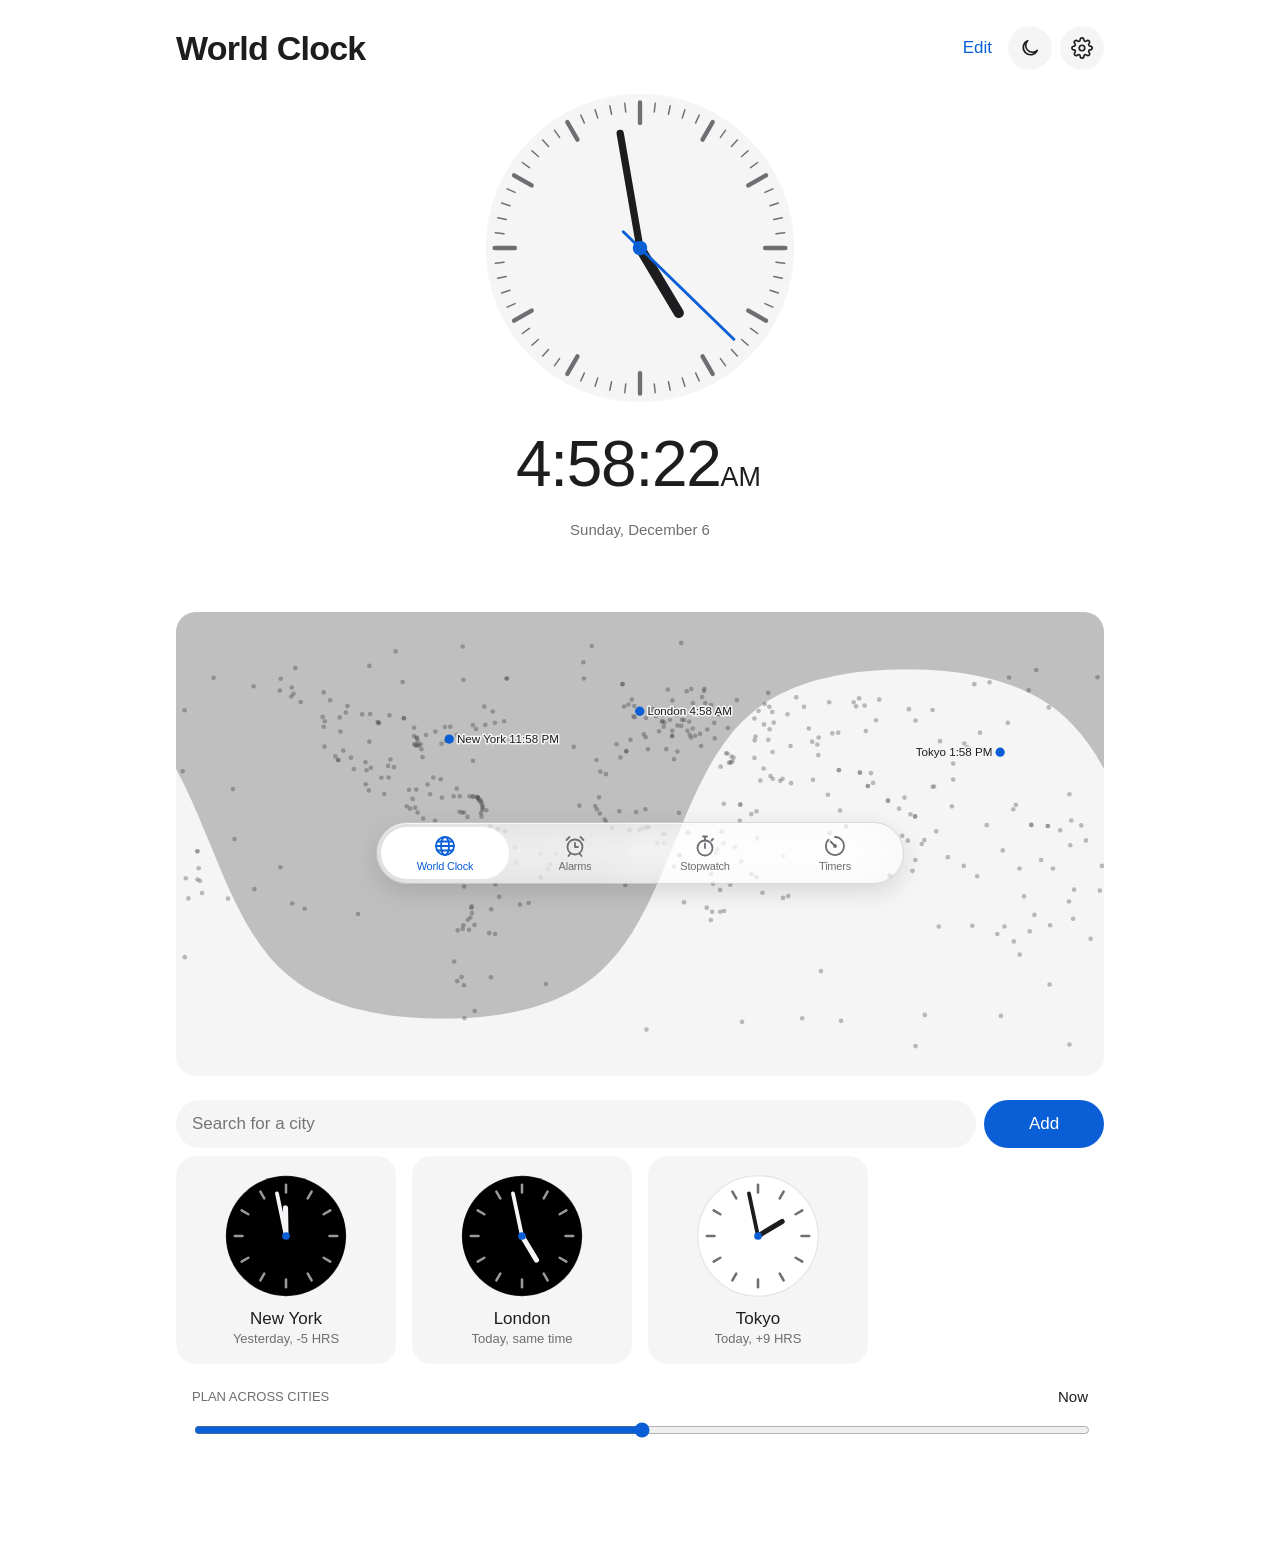
==== app.html @ 72d33941 "horula 21.5.0: hourly chime on the nightstand A Chime switch on web, iPhone and Mac plays a soft Chi" ====
<!doctype html>
<html lang="en">
<head>
<meta charset="utf-8">
<meta name="viewport" content="width=device-width, initial-scale=1, viewport-fit=cover">
<title>Horula</title>
<meta name="description" content="A clock, world clocks, alarms, sleep, a stopwatch and timers in one page.">
<meta name="theme-color" content="#ffffff" media="(prefers-color-scheme: light)">
<meta name="theme-color" content="#000000" media="(prefers-color-scheme: dark)">
<meta name="apple-mobile-web-app-capable" content="yes">
<meta name="apple-mobile-web-app-status-bar-style" content="black-translucent">
<link rel="manifest" href="manifest.webmanifest">
<link rel="icon" href="favicon.svg?v=2" type="image/svg+xml">
<link rel="icon" href="favicon-32.png?v=2" sizes="32x32">
<link rel="apple-touch-icon" href="apple-touch-icon.png?v=2">
<link rel="stylesheet" href="tokens.css">
<link rel="stylesheet" href="style.css">
<!-- One language file loads, the reader's, picked here the way i18n.js picks it (saved choice, then browser languages).
     A reader in another language sees nothing until i18n.js has translated the page, never a flash of English. -->
<script>(function () { try { var langs = ['fr', 'es', 'de', 'ja', 'zh', 'pt', 'ko', 'it', 'nl', 'ar', 'hi'], saved = null; try { saved = JSON.parse(localStorage.getItem('lang')); } catch (e) {}
  self.LANG_FILE = [saved].concat(navigator.languages || [navigator.language]).filter(Boolean).map(function (l) { return l.slice(0, 2).toLowerCase(); }).filter(function (l) { return l === 'en' || langs.indexOf(l) >= 0; })[0];
  if (LANG_FILE && LANG_FILE !== 'en') document.documentElement.classList.add('i18n-wait'); else LANG_FILE = null; } catch (e) {} })();   // a function, so its names never clash with the app's globals</script>
<style>.i18n-wait body { visibility: hidden; }</style>
</head>
<body>
<main>
  <section id="world">
    <header><h1>World Clock</h1><span class="tools"><button class="link" id="worldEdit">Edit</button><button class="tool" id="standOpen" aria-label="Nightstand"><svg viewBox="0 0 24 24" aria-hidden="true"><path d="M20 14.5A8 8 0 1 1 9.5 4a6.5 6.5 0 0 0 10.5 10.5z"/></svg></button><button class="tool" id="settingsOpen" aria-label="Settings"><svg viewBox="0 0 24 24" aria-hidden="true"><circle cx="12" cy="12" r="3"/><path d="M19.4 15a1.65 1.65 0 0 0 .33 1.82l.06.06a2 2 0 1 1-2.83 2.83l-.06-.06a1.65 1.65 0 0 0-1.82-.33 1.65 1.65 0 0 0-1 1.51V21a2 2 0 0 1-4 0v-.09A1.65 1.65 0 0 0 9 19.4a1.65 1.65 0 0 0-1.82.33l-.06.06a2 2 0 1 1-2.83-2.83l.06-.06a1.65 1.65 0 0 0 .33-1.82 1.65 1.65 0 0 0-1.51-1H3a2 2 0 0 1 0-4h.09A1.65 1.65 0 0 0 4.6 9a1.65 1.65 0 0 0-.33-1.82l-.06-.06a2 2 0 1 1 2.83-2.83l.06.06a1.65 1.65 0 0 0 1.82.33H9a1.65 1.65 0 0 0 1-1.51V3a2 2 0 0 1 4 0v.09a1.65 1.65 0 0 0 1 1.51 1.65 1.65 0 0 0 1.82-.33l.06-.06a2 2 0 1 1 2.83 2.83l-.06.06a1.65 1.65 0 0 0-.33 1.82V9a1.65 1.65 0 0 0 1.51 1H21a2 2 0 0 1 0 4h-.09a1.65 1.65 0 0 0-1.51 1z"/></svg></button></span></header>
    <svg class="face" viewBox="-110 -110 220 220" aria-hidden="true">
      <circle class="rim" r="106"/>
      <g id="ticks"></g>
      <line id="hh" class="hand" y2="-52" stroke-width="7"/>
      <line id="mh" class="hand" y2="-80" stroke-width="5"/>
      <line id="sh" class="sec" y1="16" y2="-90" stroke-width="2"/>
      <circle class="hub" r="5"/>
    </svg>
    <div id="digital" class="big num"></div>
    <div id="date" class="sub"></div>
    <div id="sun" class="sub"></div>
    <div id="nextAlarm" class="sub"></div>
    <svg id="map" class="map" viewBox="0 0 360 180" role="img" aria-label="World map with day and night"><g id="mapDots"></g><path id="mapNight"/><g id="mapPins"></g></svg>
    <div class="form">
      <input id="citySearch" list="cityList" placeholder="Search for a city" aria-label="Search for a city" autocomplete="off">
      <button class="primary" id="cityAdd" style="flex:0 0 auto">Add</button>
    </div>
    <datalist id="cityList"></datalist>
    <div class="group" id="zones"></div>
    <div class="scrub">
      <div class="scrub-head"><label for="scrub">Plan across cities</label><span class="num" id="scrubText">Now</span><button class="link" id="scrubReset" hidden>Now</button></div>
      <input type="range" id="scrub" min="-48" max="48" step="1" value="0" aria-describedby="scrubText">
    </div>
  </section>

  <section id="alarms" hidden>
    <header><h1>Alarms</h1><span class="tools"><button class="link" id="alarmEdit">Edit</button><button class="tool" id="alarmNew" aria-label="Add alarm"><svg viewBox="0 0 24 24" aria-hidden="true"><path d="M12 5v14M5 12h14"/></svg></button></span></header>
    <h2 class="sleep-h"><svg class="bed" viewBox="0 0 24 24" aria-hidden="true"><path d="M3 18V6M3 14h18v4M21 14v-2a3 3 0 0 0-3-3h-7v5M6.5 11.5a1.5 1.5 0 1 0 0-.01"/></svg>Sleep | Wake Up</h2>
    <div class="group"><div class="row" id="sleepRow"></div></div>
    <h2>Other</h2>
    <div class="group" id="alarmList"></div>
    <p class="sub">Alarms ring while this page is open. Add it to your Home Screen to keep it handy.</p>
  </section>

  <section id="stopwatch" hidden>
    <header><h1>Stopwatch</h1></header>
    <div id="swDigital" class="big num" role="button" tabindex="0" aria-label="Switch to analog stopwatch">00:00.00</div>
    <svg id="swAnalog" class="face" viewBox="-110 -110 220 220" hidden role="button" tabindex="0" aria-label="Switch to digital stopwatch">
      <circle class="rim" r="106"/>
      <g id="swTicks"></g>
      <g transform="translate(0 -40)"><circle class="subrim" r="21"/><g id="swMinTicks"></g><line id="swMin" class="hand" y2="-17" stroke-width="1.6"/></g>
      <text id="swSmall" y="44" class="num">00:00.00</text>
      <line id="swLapHand" class="sec" y1="16" y2="-92" stroke-width="2" hidden/>
      <line id="swHand" class="hand" y1="16" y2="-92" stroke-width="2"/>
      <circle class="hub" r="5"/>
    </svg>
    <div class="controls">
      <button id="swLap" disabled>Lap</button>
      <button class="go" id="swStart">Start</button>
    </div>
    <div class="group" id="laps"></div>
    <div class="controls center"><button id="swCopy" hidden>Copy Laps</button></div>
  </section>

  <section id="timer" hidden>
    <header><h1>Timers</h1></header>
    <div class="pick" role="group" aria-label="Duration">
      <select id="tmH" aria-label="Hours"></select><span>h</span>
      <select id="tmM" aria-label="Minutes"></select><span>min</span>
      <select id="tmS" aria-label="Seconds"></select><span>s</span>
    </div>
    <div class="group" style="margin-top:var(--s3)">
      <label class="row"><span class="grow label">Label</span><input id="tmLabel" placeholder="Timer" maxlength="40"></label>
      <label class="row"><span class="grow label">When Timer Ends</span><select id="tmSound"></select></label>
      <label class="row"><span class="grow label">Intervals</span><input type="checkbox" class="switch" id="tmIv"></label>
      <label class="row iv" hidden><span class="grow label">Rest</span><select id="tmRest"></select></label>
      <label class="row iv" hidden><span class="grow label">Rounds</span><select id="tmRounds"></select></label>
    </div>
    <div class="controls center"><button class="go" id="tmStart">Start</button></div>
    <div id="tmActiveWrap" hidden><h2>Running</h2><div class="group" id="tmActive"></div></div>
    <div id="tmPresetWrap" hidden><h2>Presets</h2><div class="group" id="tmPreset"></div></div>
    <div id="tmRecentWrap" hidden><h2>Recents</h2><div class="group" id="tmRecent"></div></div>
    <h2>Countdowns</h2><div class="group" id="cdList" hidden></div>
    <div class="group">
      <label class="row"><span class="grow label">Label</span><input id="cdLabel" placeholder="Countdown" maxlength="40"></label>
      <label class="row"><span class="grow label">Date</span><input type="date" id="cdDate"></label>
      <div class="row"><span class="grow"></span><button class="icon go" id="cdAdd">Add</button></div>
    </div>
  </section>
</main>

<nav aria-label="Sections">
  <button data-tab="world"><svg viewBox="0 0 24 24" aria-hidden="true"><circle cx="12" cy="12" r="9"/><ellipse cx="12" cy="12" rx="4" ry="9"/><path d="M3 12h18M4.5 7.5h15M4.5 16.5h15"/></svg><span>World Clock</span></button>
  <button data-tab="alarms"><svg viewBox="0 0 24 24" aria-hidden="true"><circle cx="12" cy="13" r="7.5"/><path d="M12 9v4h3M3.5 6 6.5 3M20.5 6l-3-3M7 20l-1.5 2M17 20l1.5 2"/></svg><span>Alarms</span></button>
  <button data-tab="stopwatch"><svg viewBox="0 0 24 24" aria-hidden="true"><circle cx="12" cy="14" r="7.5"/><path d="M12 14V9.5M10 2.5h4M12 2.5v4M18.5 6.5l1.5-1.5"/></svg><span>Stopwatch</span></button>
  <button data-tab="timer"><svg viewBox="0 0 24 24" aria-hidden="true"><path d="M12 3a9 9 0 1 1-6.4 2.6"/><path d="M12 12 7.5 7.5"/><circle cx="12" cy="12" r="1" fill="currentColor"/></svg><span>Timers</span></button>
</nav>

<dialog id="alarmSheet" aria-labelledby="alarmSheetTitle">
  <form method="dialog" id="alarmForm">
    <header><button class="link" value="cancel" formnovalidate>Cancel</button><h1 id="alarmSheetTitle">Add Alarm</h1><button class="link" id="alarmSave" value="save">Save</button></header>
    <input type="time" id="aTime" class="wheel num" required aria-label="Alarm time">
    <label id="aDaysL">Repeat</label><div class="days" id="aDays" role="group" aria-labelledby="aDaysL"></div>
    <label for="aLabel">Label</label><input id="aLabel" maxlength="40" placeholder="Alarm">
    <label for="aSound">Sound</label><select id="aSound"></select>
    <div class="group" style="margin-top:var(--s4)">
      <div class="row"><label class="grow" for="aSnooze">Snooze</label><input type="checkbox" class="switch" id="aSnooze" checked></div>
      <div class="row"><label class="grow" for="aSnoozeMin">Snooze Length</label><select id="aSnoozeMin" class="inline"></select></div>
    </div>
    <button type="button" id="alarmSkip" style="width:100%;margin-bottom:var(--s2)">Skip Next Alarm</button>
    <button type="button" class="danger" id="alarmDelete" style="width:100%">Delete Alarm</button>
  </form>
</dialog>

<dialog id="sleepSheet" aria-labelledby="sleepSheetTitle">
  <form method="dialog" id="sleepForm">
    <header><button class="link" value="cancel" formnovalidate>Cancel</button><h1 id="sleepSheetTitle">Sleep Schedule</h1><button class="link" value="save">Done</button></header>
    <div class="group"><div class="row"><label class="grow" for="sOn">Sleep Schedule</label><input type="checkbox" class="switch" id="sOn"></div></div>
    <div class="form"><div><label for="sBed">Bedtime</label><input type="time" id="sBed" required></div><div><label for="sWake">Wake Up</label><input type="time" id="sWake" required></div></div>
    <p class="sub" id="sHours"></p>
    <label id="sDaysL">Days</label><div class="days" id="sDays" role="group" aria-labelledby="sDaysL"></div>
    <label for="sWind">Wind Down</label>
    <select id="sWind"><option value="0">Off</option><option value="15">15 minutes</option><option value="30">30 minutes</option><option value="45">45 minutes</option><option value="60">1 hour</option></select>
    <label for="sSound">Wake Up Sound</label><select id="sSound"></select>
    <div class="group" style="margin-top:var(--s4)"><div class="row"><label class="grow" for="sSnooze">Snooze</label><input type="checkbox" class="switch" id="sSnooze" checked></div></div>
  </form>
</dialog>

<div class="full" id="ringing" hidden role="alertdialog" aria-labelledby="ringWhen" aria-describedby="ringWhat">
  <div class="when num" id="ringWhen"></div>
  <div class="what" id="ringWhat"></div>
  <div class="controls">
    <button class="go" id="ringSnooze">Snooze</button>
    <button id="ringRepeat">Repeat</button>
    <button class="stop" id="ringStop">Stop</button>
  </div>
</div>

<div class="full" id="stand" hidden role="dialog" aria-label="Nightstand, tap to close">
  <div id="standFace">
    <svg id="standAnalog" class="standsvg" viewBox="-110 -110 220 220" hidden aria-hidden="true"><g id="standTicks"></g><line id="standH" y2="-52" stroke-width="7"/><line id="standM" y2="-82" stroke-width="5"/><circle r="5"/></svg>
    <svg id="standSun" class="standsvg" viewBox="-112 -108 224 132" hidden aria-hidden="true"><path class="arc" d="M-100 0A100 100 0 0 1 100 0"/><path class="arc dip" d="M-100 0A100 18 0 0 0 100 0"/><line class="horizon" x1="-110" x2="110"/><circle id="standDot" r="9"/></svg>
    <svg id="standWorld" class="standsvg" viewBox="0 0 360 180" hidden aria-hidden="true"><clipPath id="standDay"><path id="standDayPath"/></clipPath><g id="standDots" class="dim"></g><g id="standLit" clip-path="url(#standDay)"></g><circle id="standHere" r="3.5"/></svg>
    <div class="when num" id="standTime"></div>
    <div class="what" id="standWhat"></div>
  </div>
  <div class="standbar" id="standBar">
    <div class="seg" role="radiogroup" aria-label="Face"><button data-face="digits" role="radio">Digits</button><button data-face="analog" role="radio">Analog</button><button data-face="sun" role="radio">Sun Dial</button><button data-face="world" role="radio">World</button></div>
    <input type="range" id="standDim" min="15" max="100" step="5" aria-label="Brightness">
    <button id="standChime" class="chime" aria-pressed="false">Chime</button>
  </div>
</div>

<dialog id="citySheet" aria-labelledby="cityTitle">
  <form method="dialog">
    <header><span></span><h1 id="cityTitle"></h1><button class="link" value="done">Done</button></header>
    <div class="big" id="cityNow"></div>
    <p class="sub" id="cityOffset"></p>
    <div class="group"><label class="row"><span class="grow label">Name</span><input id="cityNick" maxlength="40" autocomplete="off"></label></div>
    <div class="group">
      <div class="row"><div class="grow label">Sunrise</div><div class="label" id="cityRise"></div></div>
      <div class="row"><div class="grow label">Sunset</div><div class="label" id="citySet"></div></div>
      <div class="row"><div class="grow label">Daylight</div><div class="label" id="cityLen"></div></div>
      <div class="row" id="cityShiftRow"><div class="grow label" id="cityShiftLabel"></div><div class="label" id="cityShift"></div></div>
    </div>
  </form>
</dialog>

<dialog id="settingsSheet" aria-labelledby="settingsTitle">
  <form method="dialog">
    <header><span></span><h1 id="settingsTitle">Settings</h1><button class="link" value="done">Done</button></header>
    <div class="group">
      <div class="row"><div class="grow label">Version</div><div class="meta" id="ver"></div></div>
      <label class="row"><span class="grow label">Language</span><select id="langPick" class="meta"></select></label>
      <div class="row"><div class="grow label">Website</div><a class="meta" href="https://horula.jaybulb.com/" target="_blank" rel="noopener">horula.jaybulb.com</a></div>
    </div>
    <h2>Backup</h2>
    <div class="group">
      <div class="row"><div class="grow"><div class="label">Export</div><div class="meta">Alarms, cities and timers in one file</div></div><button type="button" class="pill" id="exportBtn">Export</button></div>
      <div class="row"><div class="grow"><div class="label">Import</div><div class="meta">Replaces what is here with the file</div></div><button type="button" class="pill" id="importBtn">Import</button></div>
    </div>
    <input type="file" id="importFile" accept="application/json,.json" hidden>
    <div class="group"><div class="row"><div class="grow label">Keyboard Shortcuts</div><button type="button" class="pill" id="keysBtn">Show</button></div></div>
    <p class="sub">Everything stays on this device. No account, no tracking.</p>
  </form>
</dialog>

<dialog id="keysSheet" aria-labelledby="keysTitle">
  <form method="dialog">
    <header><span></span><h1 id="keysTitle">Keyboard Shortcuts</h1><button class="link" value="done">Done</button></header>
    <div class="group keys">
      <div class="row"><div class="grow label">World Clock, Alarms, Stopwatch, Timers</div><kbd>1</kbd><kbd>2</kbd><kbd>3</kbd><kbd>4</kbd></div>
      <div class="row"><div class="grow label">New alarm, city or timer</div><kbd>N</kbd></div>
      <div class="row"><div class="grow label">Edit list</div><kbd>E</kbd></div>
      <div class="row"><div class="grow label">Nightstand</div><kbd>S</kbd></div>
      <div class="row"><div class="grow label">Start or stop stopwatch</div><kbd>Space</kbd></div>
      <div class="row"><div class="grow label">Lap or reset</div><kbd>L</kbd></div>
      <div class="row"><div class="grow label">Settings</div><kbd>,</kbd></div>
      <div class="row"><div class="grow label">This list</div><kbd>?</kbd></div>
    </div>
    <p class="sub">In the installed Mac app, Command 1 to 4 switch tabs too. Links work as well: add #timer=10m or #alarm=07:30 to the address.</p>
  </form>
</dialog>

<div class="toast" id="toast" hidden role="status"></div>

<!-- The app scripts in order (async = false keeps it), the reader's language and city names first when not English. -->
<script>[self.LANG_FILE && 'lang/' + LANG_FILE + '.js', self.LANG_FILE && 'cities/' + LANG_FILE + '.js', 'i18n.js', 'lib.js', 'coords.js', 'core.js', 'world.js', 'alarms.js', 'stopwatch.js', 'timers.js', 'app.js'].filter(Boolean)
  .forEach(function (src) { var s = document.createElement('script'); s.src = src; s.async = false; document.body.appendChild(s); });</script>
</body>
</html>
---- tokens.css ----
/* Horula design tokens. One source for the landing and the app. Shared system: 8 point grid, one radius set,
   48 point capsule controls. Blue is the only colour Horula owns. */

:root {
  /* colour */
  --accent: #0a5fd6;          /* actions and links; blue, AA on paper */
  --btn: #0a5fd6;             /* solid buttons, white label */
  --frame: #3d9bff;           /* the thin rule down the window edges */
  --band: #0a5fd6;            /* full-bleed sections, white text AA */
  --band-sub: #dbe8ff;        /* secondary text on the band, AA */
  --band-art: #9cc4ff;        /* halftone on the band */
  --band-line: rgba(255, 255, 255, .26);
  --accent-light: #3d9bff;    /* icon gradient top */
  --accent-deep: #0a5fd6;     /* icon gradient bottom */
  --ring: color-mix(in srgb, var(--accent) 30%, transparent);
  --bg: #ffffff;
  --surface: #f5f5f7;
  --line: #e5e5ea;
  --text: #1d1d1f;
  --sub: #6e6e73;

  /* type */
  --display: -apple-system, BlinkMacSystemFont, "SF Pro Display", "SF Pro", Lato, "Helvetica Neue", Helvetica, Arial, sans-serif;
  --font: -apple-system, BlinkMacSystemFont, "SF Pro Text", "SF Pro", Lato, "Helvetica Neue", Helvetica, Arial, sans-serif;   /* system only: SF, then Lato, then Helvetica */
  --size-title: 34px;         /* section heads: 40 line */
  --size-headline: 20px;      /* card heads: 28 line */
  --size-body: 17px;          /* 24 line */
  --size-footnote: 13px;      /* 16 line */

  /* space: the 8 point grid */
  --sp-1: 4px; --sp-2: 8px; --sp-3: 12px; --sp-4: 16px; --sp-5: 24px; --sp-6: 32px; --sp-7: 48px; --sp-8: 64px; --sp-9: 96px;
  --measure: 680px;
  --wrap: 1120px;

  /* shape */
  --control: 48px;
  --r-card: 28px;
  --r-group: 20px;
  --r-row: 8px;
  --r-pill: 999px;
  --r-sq: 2px;                /* landing buttons and panels */
  --r-icon: 22.5%;
  --motion: .2s ease;
}

@media (prefers-color-scheme: dark) {
  :root:not([data-theme="light"]) {
    --accent: #4da3ff;
    --btn: #0a62d8;
    --frame: #0a62d8;
    --band: #0a4aa8;
    --band-sub: #cfe0ff;
    --band-art: #6aa6f0;
    --bg: #000000;
    --surface: #1c1c1e;
    --line: #38383a;
    --text: #f5f5f7;
    --sub: #98989d;
  }
}
---- style.css ----
:root {
  --bg: #ffffff; --bg2: #f5f5f5; --bg3: #e5e5ea; --text: #1d1d1f; --text2: #6e6e73;
  --border: rgba(60, 60, 67, .18); --danger: #d70015; --go: #248a3d; --go-bg: rgba(52, 199, 89, .18); --stop-bg: rgba(255, 59, 48, .16);
  --s1: 4px; --s2: 8px; --s3: 12px; --s4: 16px; --s5: 24px; --s6: 32px; --s7: 48px;
  --control: 48px; --r-card: 28px; --r-group: 20px; --r-pill: 999px;
  --glass: rgba(255, 255, 255, .26); --glass-edge: rgba(255, 255, 255, .7); --glass-solid: #f2f2f7;
}
@media (prefers-color-scheme: dark) {
  .map #mapNight { fill: rgba(0, 0, 0, .65); }
  :root { --bg: #000; --bg2: #1c1c1e; --bg3: #2c2c2e; --text: #f5f5f7; --text2: #98989d; --border: rgba(84, 84, 88, .6); --danger: #ff453a; --go: #30d158; --go-bg: rgba(48, 209, 88, .2); --stop-bg: rgba(255, 69, 58, .2);
    --glass: rgba(28, 28, 30, .34); --glass-edge: rgba(255, 255, 255, .14); --glass-solid: #1c1c1e; }
}
* { box-sizing: border-box; }
html, body { margin: 0; background: var(--bg); color: var(--text); font-family: var(--font); -webkit-font-smoothing: antialiased; }
main { max-width: 560px; margin: 0 auto; padding: var(--s5) var(--s4) calc(var(--control) + var(--s7) + env(safe-area-inset-bottom)); }
header { display: flex; align-items: center; justify-content: space-between; gap: var(--s3); min-height: var(--control); margin: 0 0 var(--s4); }
header .tools { display: flex; align-items: center; gap: var(--s2); }
button.tool { min-width: 0; width: 44px; height: 44px; padding: 0; border-radius: 50%; display: grid; place-items: center; background: var(--bg2); color: var(--text); }
button.tool svg { width: 22px; height: 22px; fill: none; stroke: currentColor; stroke-width: 1.8; stroke-linecap: round; stroke-linejoin: round; }
h1 { font-family: var(--display); font-size: 34px; line-height: 41px; letter-spacing: -.022em; margin: 0; }
h2 { font-size: 13px; line-height: 18px; font-weight: 400; text-transform: uppercase; color: var(--text2); margin: var(--s5) var(--s4) var(--s2); }
section[hidden], [hidden] { display: none !important; }
.num { font-variant-numeric: tabular-nums; }
.big { font-family: var(--display); font-size: clamp(40px, 14vw, 64px); white-space: nowrap; line-height: 1; font-weight: 300; letter-spacing: -.02em; text-align: center; margin: var(--s5) 0; }
.sub { color: var(--text2); font-size: 15px; line-height: 20px; text-align: center; margin: var(--s2) 0; }
#digital { min-height: 1em; } #world .sub { min-height: 20px; }   /* filled by script after first paint: hold the space so nothing below jumps */
svg.face { display: block; width: min(320px, 80vw); height: auto; margin: 0 auto; }
.face .rim { fill: var(--bg2); }
.face .tick { stroke: var(--text2); stroke-linecap: round; }
.face .hand { stroke: var(--text); stroke-linecap: round; }
.face .sec { stroke: var(--accent); stroke-linecap: round; }
.face .hub { fill: var(--accent); }
.face .subrim { fill: none; stroke: var(--border); stroke-width: .6; }
.face text { fill: var(--text); font: 300 14px var(--font); text-anchor: middle; dominant-baseline: central; }
.group { background: var(--bg2); border-radius: var(--r-group); margin: var(--s2) 0 var(--s4); overflow: hidden; }
.row { display: flex; align-items: center; gap: var(--s3); min-height: var(--s7); padding: var(--s3) var(--s4); }
.row + .row { border-top: .5px solid var(--border); }
button.rowbtn { display: block; height: auto; min-width: 0; padding: 0; border-radius: 12px; background: none; color: inherit; text-align: start; font-size: inherit; }
.row .grow { flex: 1; min-width: 0; }
.row .label { font-size: 17px; line-height: 22px; white-space: nowrap; overflow: hidden; text-overflow: ellipsis; }
.row .meta { font-size: 13px; line-height: 18px; color: var(--text2); white-space: nowrap; overflow: hidden; text-overflow: ellipsis; }
.row .time { font-size: 28px; font-weight: 300; white-space: nowrap; }
.row .time.xl { font-size: 48px; font-weight: 200; line-height: 1.05; }
.row.off .time, .row.off .meta { color: var(--text2); }
.row.best .label, .row.best .num { color: var(--go); }
.row.worst .label, .row.worst .num { color: var(--danger); }
.controls { display: flex; gap: var(--s3); justify-content: space-between; margin: var(--s4) 0; }
.controls.center { justify-content: center; flex-wrap: wrap; }
button, input, select { font: inherit; font-size: 17px; height: var(--control); border-radius: var(--r-pill); border: 0; }
button { padding: 0 var(--s5); background: var(--bg2); color: var(--text); cursor: pointer; min-width: 120px; }
button.primary { background: var(--btn); color: #fff; }
button.go { background: var(--go-bg); color: var(--go); }
button.stop { background: var(--stop-bg); color: var(--danger); }
button.danger { color: var(--danger); }
/* iOS round controls: a tinted circle with a thin ring of the same tint around a gap */
#stopwatch .controls button, #tmStart { width: 84px; height: 84px; min-width: 0; padding: 0; border-radius: 50%; box-shadow: 0 0 0 2px var(--bg), 0 0 0 4px var(--bg2); }
#stopwatch .controls .go, #tmStart { box-shadow: 0 0 0 2px var(--bg), 0 0 0 4px var(--go-bg); }
#stopwatch .controls .stop { box-shadow: 0 0 0 2px var(--bg), 0 0 0 4px var(--stop-bg); }
#langPick, #cityNick, #timer .row input:not(.switch), #timer .row select { flex: 0 1 55%; height: auto; padding: 0; background: none; color: var(--text2); text-align: right; text-align-last: right; }
button.link { background: none; color: var(--accent); min-width: 0; padding: 0 var(--s2); }
button.icon { min-width: 0; padding: 0 var(--s4); height: 32px; font-size: 15px; }
button:disabled { opacity: .4; cursor: default; }
input, select { padding: 0 var(--s4); background: var(--bg2); color: var(--text); min-width: 0; width: 100%; }
button:focus-visible, input:focus-visible, select:focus-visible, [tabindex]:focus-visible { outline: 3px solid var(--accent); outline-offset: 2px; }
.form { display: flex; gap: var(--s2); flex-wrap: wrap; margin-bottom: var(--s2); }
.form > * { flex: 1 1 120px; }
/* iOS switch */
input.switch { appearance: none; -webkit-appearance: none; flex: none; width: 51px; height: 31px; padding: 0; border-radius: 31px; background: var(--bg3); position: relative; cursor: pointer; transition: background .2s; }
input.switch::before { content: ""; position: absolute; top: 2px; left: 2px; width: 27px; height: 27px; border-radius: 50%; background: #fff; box-shadow: 0 2px 6px rgba(0,0,0,.25); transition: transform .2s; }
input.switch:checked { background: #34c759; }
input.switch:checked::before { transform: translateX(20px); }
[dir=rtl] input.switch:checked::before { transform: translateX(-20px); }
[dir=rtl] input.switch::before { left: auto; right: 2px; }
/* day chips */
.days { display: flex; gap: var(--s1); justify-content: space-between; margin: var(--s2) 0 var(--s4); }
.days button { min-width: 0; flex: 1; height: 40px; padding: 0; font-size: 15px; }
.days button[aria-pressed="true"] { background: var(--btn); color: #fff; }
/* sheets */
dialog { border: 0; padding: var(--s5) var(--s4) calc(var(--s5) + env(safe-area-inset-bottom)); width: 100%; max-width: 560px; margin: auto auto 0; border-radius: var(--r-card) var(--r-card) 0 0; background: var(--bg); color: var(--text); }
@media (min-width: 600px) { dialog { margin: auto; border-radius: var(--r-card); } }
dialog::backdrop { background: rgba(0,0,0,.4); }
dialog header { margin-bottom: var(--s4); }
#world header { flex-wrap: wrap-reverse; row-gap: var(--s2); }   /* narrow: buttons sit above the title, like iOS */
#world header > .tools { margin-inline-start: auto; }
dialog header > span { width: 60px; }
dialog .row a { color: var(--accent); text-decoration: none; }
dialog h1 { font-size: 17px; line-height: 22px; font-weight: 600; }
dialog label { display: block; font-size: 13px; color: var(--text2); margin: var(--s3) var(--s4) var(--s1); }
dialog .row label, dialog label.row { margin: 0; font-size: 17px; color: var(--text); }
dialog label.row { display: flex; }
input[type="time"].wheel { font-size: 48px; font-weight: 200; height: 72px; text-align: center; background: var(--bg2); }
/* full screen views */
.full { position: fixed; inset: 0; z-index: 10; display: flex; flex-direction: column; align-items: center; justify-content: center; gap: var(--s4); padding: var(--s5); background: var(--bg); text-align: center; }
.full .when { font-size: min(24vw, 120px); font-weight: 200; line-height: 1; }
.full .what { font-size: 22px; line-height: 28px; color: var(--text2); }
.full .controls { width: min(100%, 360px); flex-direction: column; }
.full .controls button { width: 100%; }
#stand { background: #000; color: #fff; cursor: pointer; user-select: none; }
#stand .when { font-size: min(30vw, 50vh); font-weight: 200; }
#stand .what { color: #98989d; font-size: 17px; white-space: nowrap; }
#stand.night { color: #ff3b30; }
#standFace { display: flex; flex-direction: column; align-items: center; gap: var(--s4); transition: transform 2s, opacity .2s; }
.standsvg { width: min(70vw, 60vh); height: auto; }
.standsvg line, .standsvg .arc { stroke: currentColor; stroke-linecap: round; fill: none; }
.standsvg .tick { stroke: currentColor; opacity: .6; }
.standsvg circle { fill: currentColor; }
.standsvg .arc { stroke-width: 2; stroke-dasharray: 2 6; opacity: .5; } .standsvg .horizon { stroke-width: 1; opacity: .35; }
#standDot.moon { fill: #000; stroke: currentColor; stroke-width: 3; }
#stand[data-face="analog"] .when { display: none; }
#stand[data-face="sun"] .when, #stand[data-face="world"] .when { font-size: min(14vw, 18vh); }
#standWorld { width: min(92vw, 70vh); } #standWorld .dim { opacity: .28; } #standHere { fill: var(--accent); } #stand.night #standHere { fill: currentColor; }
.standbar { position: absolute; bottom: calc(var(--s5) + env(safe-area-inset-bottom)); display: flex; flex-wrap: wrap; justify-content: center; align-items: center; gap: var(--s4); opacity: .4; transition: opacity .2s; }
.standbar:hover, .standbar:focus-within { opacity: 1; }
.standbar .seg { display: flex; gap: 2px; padding: 2px; border-radius: var(--r-pill); background: #1c1c1e; }
.standbar .seg button { min-width: 0; height: 36px; padding: 0 var(--s4); font-size: 15px; background: none; color: #98989d; }
.standbar .seg button[aria-checked="true"] { background: #3a3a3c; color: #fff; }
.standbar .chime { min-width: 0; height: 36px; padding: 0 var(--s4); font-size: 15px; background: #1c1c1e; color: #98989d; }
.standbar .chime[aria-pressed="true"] { background: #3a3a3c; color: #fff; }
.standbar input { width: 140px; height: 36px; accent-color: #98989d; background: none; }
#stand.night .what { color: #8a1f1a; }
/* timers */
.ring { flex: none; width: 56px; height: 56px; transform: rotate(-90deg); }
.ring circle { fill: none; stroke-width: 5; }
.ring .track { stroke: var(--bg3); }
.ring .bar { stroke: var(--accent); stroke-linecap: round; transition: stroke-dashoffset .3s linear; }
button.add { margin-top: var(--s1); height: 28px; font-size: 13px; padding: 0 var(--s3); }
.stack { display: flex; flex-direction: column; gap: var(--s1); }
.stack button { height: 32px; min-width: 80px; font-size: 13px; padding: 0 var(--s3); }
.group button.icon:not(.go) { background: var(--bg3); }
#world .form { margin-top: var(--s5); }
h2.sleep-h { display: flex; align-items: center; gap: var(--s2); }
h2.sleep-h .bed { width: 20px; height: 20px; fill: none; stroke: currentColor; stroke-width: 1.8; stroke-linecap: round; stroke-linejoin: round; }
button.pill { min-width: 0; height: 32px; padding: 0 var(--s4); font-size: 15px; font-weight: 600; background: var(--bg3); color: var(--accent); flex: none; }
select.inline { width: auto; height: 32px; font-size: 15px; background: var(--bg3); }
kbd { font: 600 13px var(--font); min-width: 28px; height: 28px; padding: 0 var(--s2); display: inline-grid; place-items: center; border-radius: 8px; background: var(--bg3); color: var(--text); }
.keys .row { gap: var(--s1); }
.keys .label { white-space: normal; }
small.ap { font-size: .5em; font-weight: 400; margin-inline-start: .12em; letter-spacing: 0; }
.big small.ap { font-size: .42em; }
small.ap:first-child { margin-inline: 0 .12em; }
button.zone { display: flex; align-items: center; gap: var(--s3); }
button.zone .grow { display: block; min-width: 0; }
button.zone .meta, button.zone .label { display: block; }
svg.map { display: none; }
.map circle { fill: var(--text2); opacity: .45; } .map #mapNight { fill: rgba(0, 0, 0, .22); }
.map #mapPins circle { fill: var(--accent); opacity: 1; } .map text { font-size: 4.5px; fill: var(--text); paint-order: stroke; stroke: var(--bg2); stroke-width: 1.2px; stroke-linejoin: round; }
svg.mini { display: none; }
/* Day faces are white and night faces black in both themes, like macOS Clock */
.mini .rim { fill: #fff; stroke: rgba(0, 0, 0, .08); } .mini .tick { stroke: #6e6e73; stroke-linecap: round; } .mini .hand { stroke: #1d1d1f; stroke-linecap: round; } .mini .hub { fill: var(--accent); }
.mini.night .rim { fill: #000; stroke: rgba(255, 255, 255, .14); } .mini.night .hand { stroke: #f5f5f7; } .mini.night .tick { stroke: #98989d; }
/* Wide windows: a grid of faces, like macOS Clock. Edit mode keeps the list. */
@media (min-width: 900px) {
  main:has(#world:not([hidden])) { max-width: 960px; }
  #zones:has(button.zone) { display: grid; grid-template-columns: repeat(auto-fill, minmax(176px, 1fr)); gap: var(--s4); background: none; }
  #zones:has(button.zone) .row { padding: 0; border: 0; }
  #zones button.zone { flex-direction: column; gap: var(--s2); width: 100%; padding: var(--s4); background: var(--bg2); border-radius: var(--r-group); text-align: center; }
  #zones button.zone .grow { display: flex; flex-direction: column-reverse; }
  #zones button.zone .dn, #zones button.zone .time { display: none; }
  #zones svg.mini { display: block; width: 128px; height: 128px; }
  svg.map { display: block; width: 100%; height: auto; margin: var(--s4) 0; border-radius: var(--r-group); background: var(--bg2); }
}
.dn { flex: none; width: 20px; height: 20px; fill: none; stroke: var(--text2); stroke-width: 1.8; stroke-linecap: round; stroke-linejoin: round; }
.scrub { margin: var(--s2) 0 var(--s4); padding: 0 var(--s4); }
.scrub-head { display: flex; align-items: center; gap: var(--s2); min-height: var(--s6); }
.scrub-head label { flex: 1; font-size: 13px; color: var(--text2); text-transform: uppercase; }
.scrub-head span { font-size: 15px; }
.scrub-head button.link { height: var(--s6); font-size: 15px; }
input[type="range"] { height: var(--s6); padding: 0; background: none; accent-color: var(--accent); }
.pick { display: grid; grid-template-columns: repeat(3, minmax(0, 1fr) auto); gap: var(--s2); align-items: center; }
.pick select { text-align: center; font-size: 22px; height: 56px; }
.pick span { color: var(--text2); font-size: 15px; }
.toast { position: fixed; left: 50%; top: calc(var(--s4) + env(safe-area-inset-top)); transform: translateX(-50%); z-index: 20; background: var(--text); color: var(--bg); padding: var(--s3) var(--s5); border-radius: var(--r-pill); font-size: 15px; white-space: nowrap; }
nav {
  position: fixed; left: 50%; transform: translateX(-50%); bottom: calc(var(--s4) + env(safe-area-inset-bottom));
  display: flex; gap: 2px; padding: var(--s1); border-radius: var(--r-pill); width: min(calc(100% - 2 * var(--s4)), 528px);
  /* Liquid Glass, the web twin: only the tab bar floats above content, so only it is glass. */
  background: var(--glass); backdrop-filter: blur(30px) saturate(190%) brightness(1.3); -webkit-backdrop-filter: blur(30px) saturate(190%) brightness(1.3);
  border: .5px solid var(--border); box-shadow: inset 0 1px 0 var(--glass-edge), 0 8px 24px rgba(0, 0, 0, .12);
}
@media (prefers-reduced-transparency: reduce) { nav { background: var(--glass-solid); backdrop-filter: none; -webkit-backdrop-filter: none; } }
nav button { flex: 1 1 0; min-width: 0; height: 52px; padding: 0 2px; display: flex; flex-direction: column; align-items: center; justify-content: center; gap: 2px; background: transparent; color: var(--text2); font-size: clamp(10px, 3vw, 11px); font-weight: 500; letter-spacing: -.02em; }
nav svg { width: 24px; height: 24px; fill: none; stroke: currentColor; stroke-width: 1.8; stroke-linecap: round; stroke-linejoin: round; }
nav span { max-width: 100%; overflow: hidden; text-overflow: ellipsis; white-space: nowrap; }
nav button[aria-current="page"] { background: var(--bg); color: var(--accent); }
.empty { color: var(--text2); text-align: center; padding: var(--s5); }
/* demo mode on the landing: no tab bar, no pointer, the app just plays */
.demo nav, .demo .toast { display: none !important; }
.demo main { padding-bottom: var(--s5); }
@media (prefers-reduced-motion: reduce) { * { transition: none !important; } }
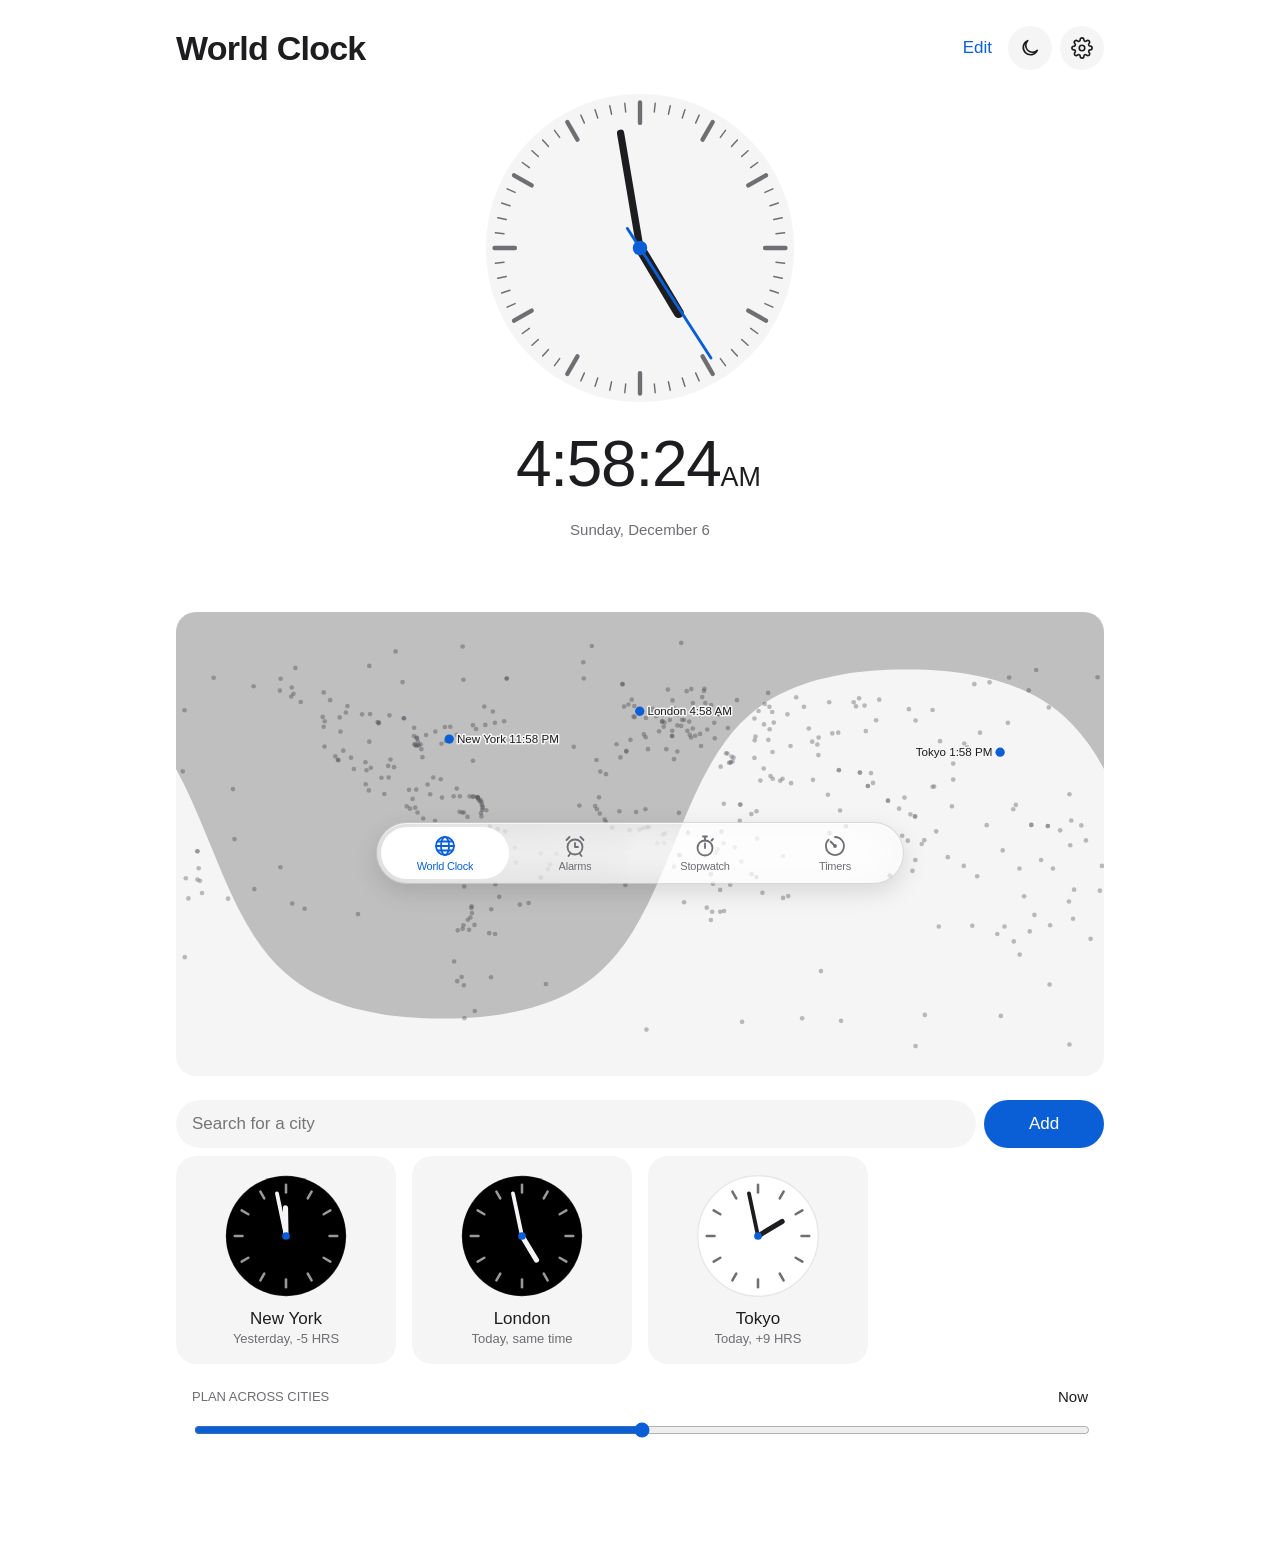
==== commit b48bf65f: "horula 21.6.0: flip face on the nightstand Hours and minutes on two split cards that turn when they " ====
--- a/app.html
+++ b/app.html
@@ -159,11 +159,12 @@
     <svg id="standAnalog" class="standsvg" viewBox="-110 -110 220 220" hidden aria-hidden="true"><g id="standTicks"></g><line id="standH" y2="-52" stroke-width="7"/><line id="standM" y2="-82" stroke-width="5"/><circle r="5"/></svg>
     <svg id="standSun" class="standsvg" viewBox="-112 -108 224 132" hidden aria-hidden="true"><path class="arc" d="M-100 0A100 100 0 0 1 100 0"/><path class="arc dip" d="M-100 0A100 18 0 0 0 100 0"/><line class="horizon" x1="-110" x2="110"/><circle id="standDot" r="9"/></svg>
     <svg id="standWorld" class="standsvg" viewBox="0 0 360 180" hidden aria-hidden="true"><clipPath id="standDay"><path id="standDayPath"/></clipPath><g id="standDots" class="dim"></g><g id="standLit" clip-path="url(#standDay)"></g><circle id="standHere" r="3.5"/></svg>
+    <div class="flip num" id="standFlip" aria-hidden="true"></div>
     <div class="when num" id="standTime"></div>
     <div class="what" id="standWhat"></div>
   </div>
   <div class="standbar" id="standBar">
-    <div class="seg" role="radiogroup" aria-label="Face"><button data-face="digits" role="radio">Digits</button><button data-face="analog" role="radio">Analog</button><button data-face="sun" role="radio">Sun Dial</button><button data-face="world" role="radio">World</button></div>
+    <div class="seg" role="radiogroup" aria-label="Face"><button data-face="digits" role="radio">Digits</button><button data-face="analog" role="radio">Analog</button><button data-face="sun" role="radio">Sun Dial</button><button data-face="world" role="radio">World</button><button data-face="flip" role="radio">Flip</button></div>
     <input type="range" id="standDim" min="15" max="100" step="5" aria-label="Brightness">
     <button id="standChime" class="chime" aria-pressed="false">Chime</button>
   </div>
--- a/style.css
+++ b/style.css
@@ -108,11 +108,20 @@
 #standDot.moon { fill: #000; stroke: currentColor; stroke-width: 3; }
 #stand[data-face="analog"] .when { display: none; }
 #stand[data-face="sun"] .when, #stand[data-face="world"] .when { font-size: min(14vw, 18vh); }
+/* Flip, like Flip Clock: hours and minutes on two cards split across the middle; a card turns over when it changes. */
+#standFlip { display: none; gap: 3vw; font-size: min(26vw, 44vh); font-weight: 500; line-height: 1; }
+#stand[data-face="flip"] #standFlip { display: flex; } #stand[data-face="flip"] .when { display: none; }
+#standFlip .card { position: relative; padding: .08em .1em; border-radius: .1em; background: #1c1c1e; }
+#standFlip .card::after { content: ""; position: absolute; left: 0; right: 0; top: 50%; height: max(2px, .012em); background: #000; }
+#stand.night #standFlip .card { background: #1f0807; }
+#standFlip .card.turn { animation: turn .4s ease-out; }
+@keyframes turn { from { transform: perspective(800px) rotateX(-75deg); } }
+@media (prefers-reduced-motion: reduce) { #standFlip .card.turn { animation: none; } }
 #standWorld { width: min(92vw, 70vh); } #standWorld .dim { opacity: .28; } #standHere { fill: var(--accent); } #stand.night #standHere { fill: currentColor; }
 .standbar { position: absolute; bottom: calc(var(--s5) + env(safe-area-inset-bottom)); display: flex; flex-wrap: wrap; justify-content: center; align-items: center; gap: var(--s4); opacity: .4; transition: opacity .2s; }
 .standbar:hover, .standbar:focus-within { opacity: 1; }
 .standbar .seg { display: flex; gap: 2px; padding: 2px; border-radius: var(--r-pill); background: #1c1c1e; }
-.standbar .seg button { min-width: 0; height: 36px; padding: 0 var(--s4); font-size: 15px; background: none; color: #98989d; }
+.standbar .seg button { min-width: 0; height: 36px; padding: 0 var(--s3); font-size: 15px; background: none; color: #98989d; }
 .standbar .seg button[aria-checked="true"] { background: #3a3a3c; color: #fff; }
 .standbar .chime { min-width: 0; height: 36px; padding: 0 var(--s4); font-size: 15px; background: #1c1c1e; color: #98989d; }
 .standbar .chime[aria-pressed="true"] { background: #3a3a3c; color: #fff; }
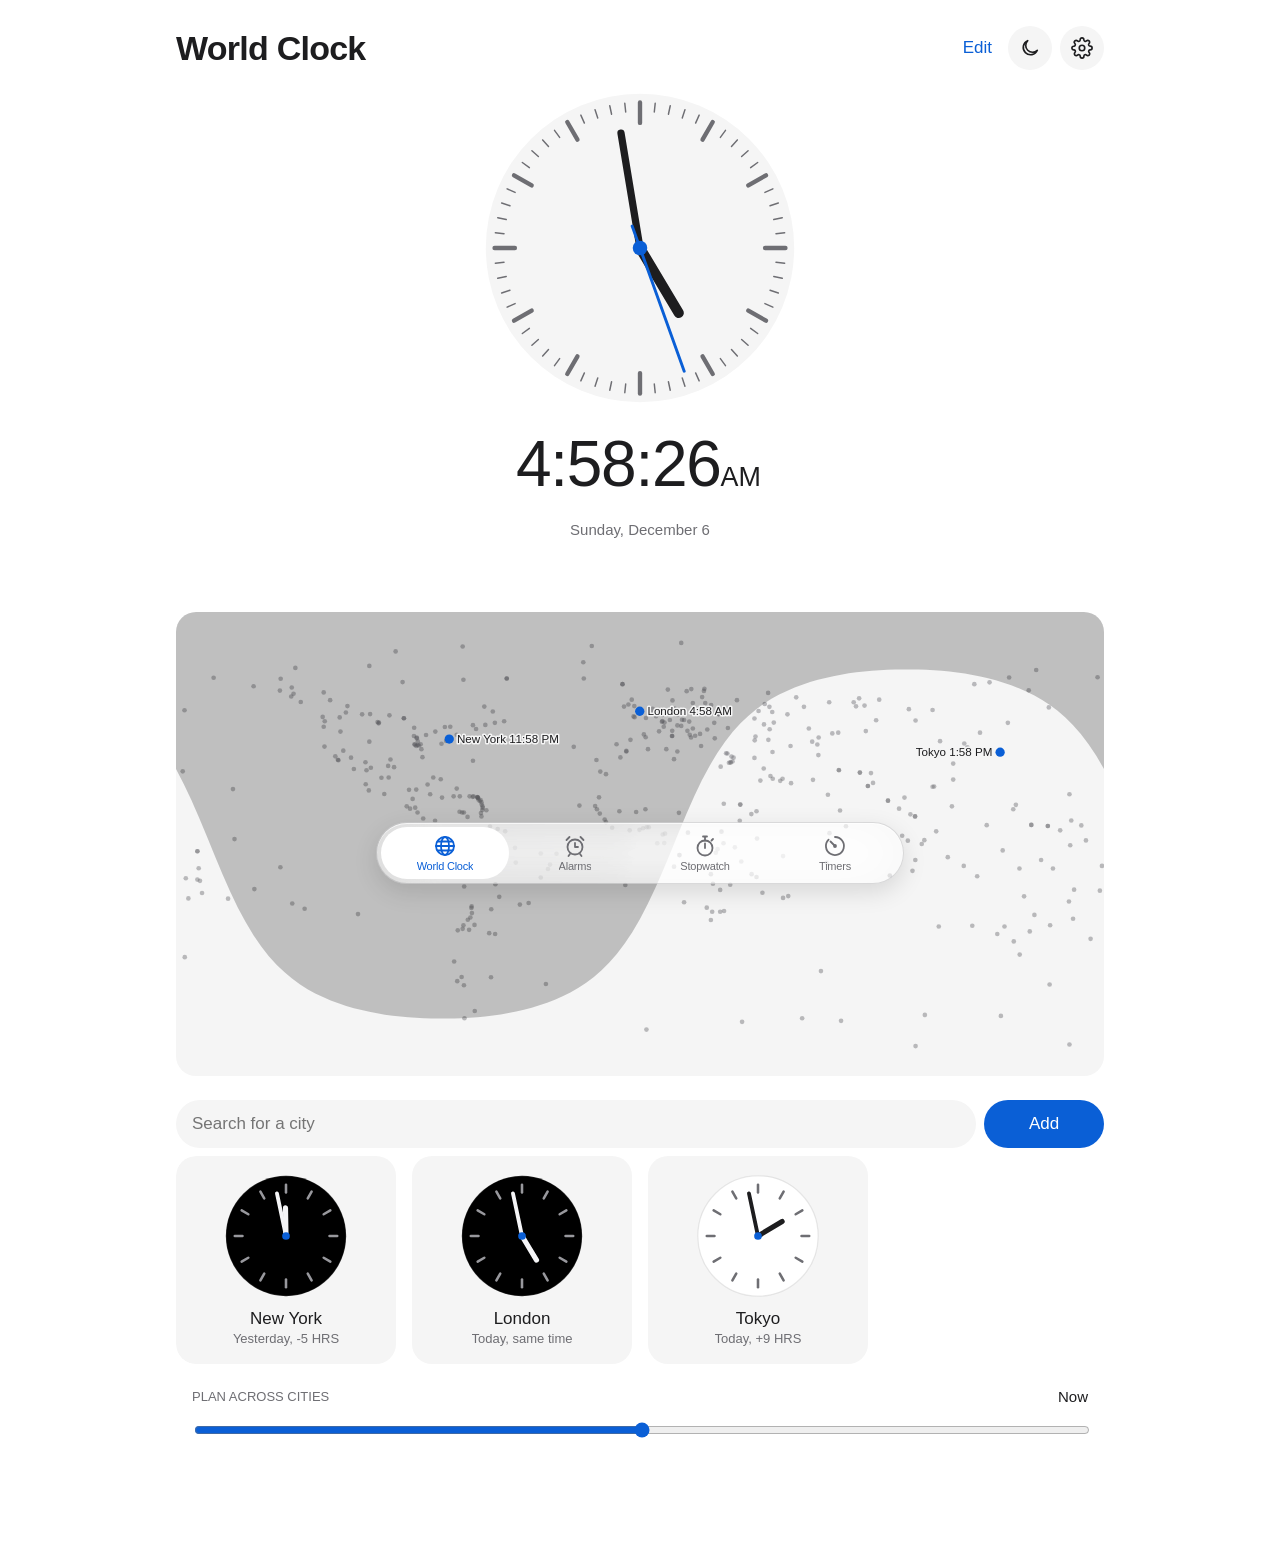
==== commit aeac56c3: "horula 21.7.0: spoken interval cues A Speak switch under Intervals says the new phase out loud, like" ====
--- a/app.html
+++ b/app.html
@@ -93,6 +93,7 @@
       <label class="row"><span class="grow label">Intervals</span><input type="checkbox" class="switch" id="tmIv"></label>
       <label class="row iv" hidden><span class="grow label">Rest</span><select id="tmRest"></select></label>
       <label class="row iv" hidden><span class="grow label">Rounds</span><select id="tmRounds"></select></label>
+      <label class="row iv" hidden><span class="grow label">Speak</span><input type="checkbox" class="switch" id="tmSpeak"></label>
     </div>
     <div class="controls center"><button class="go" id="tmStart">Start</button></div>
     <div id="tmActiveWrap" hidden><h2>Running</h2><div class="group" id="tmActive"></div></div>
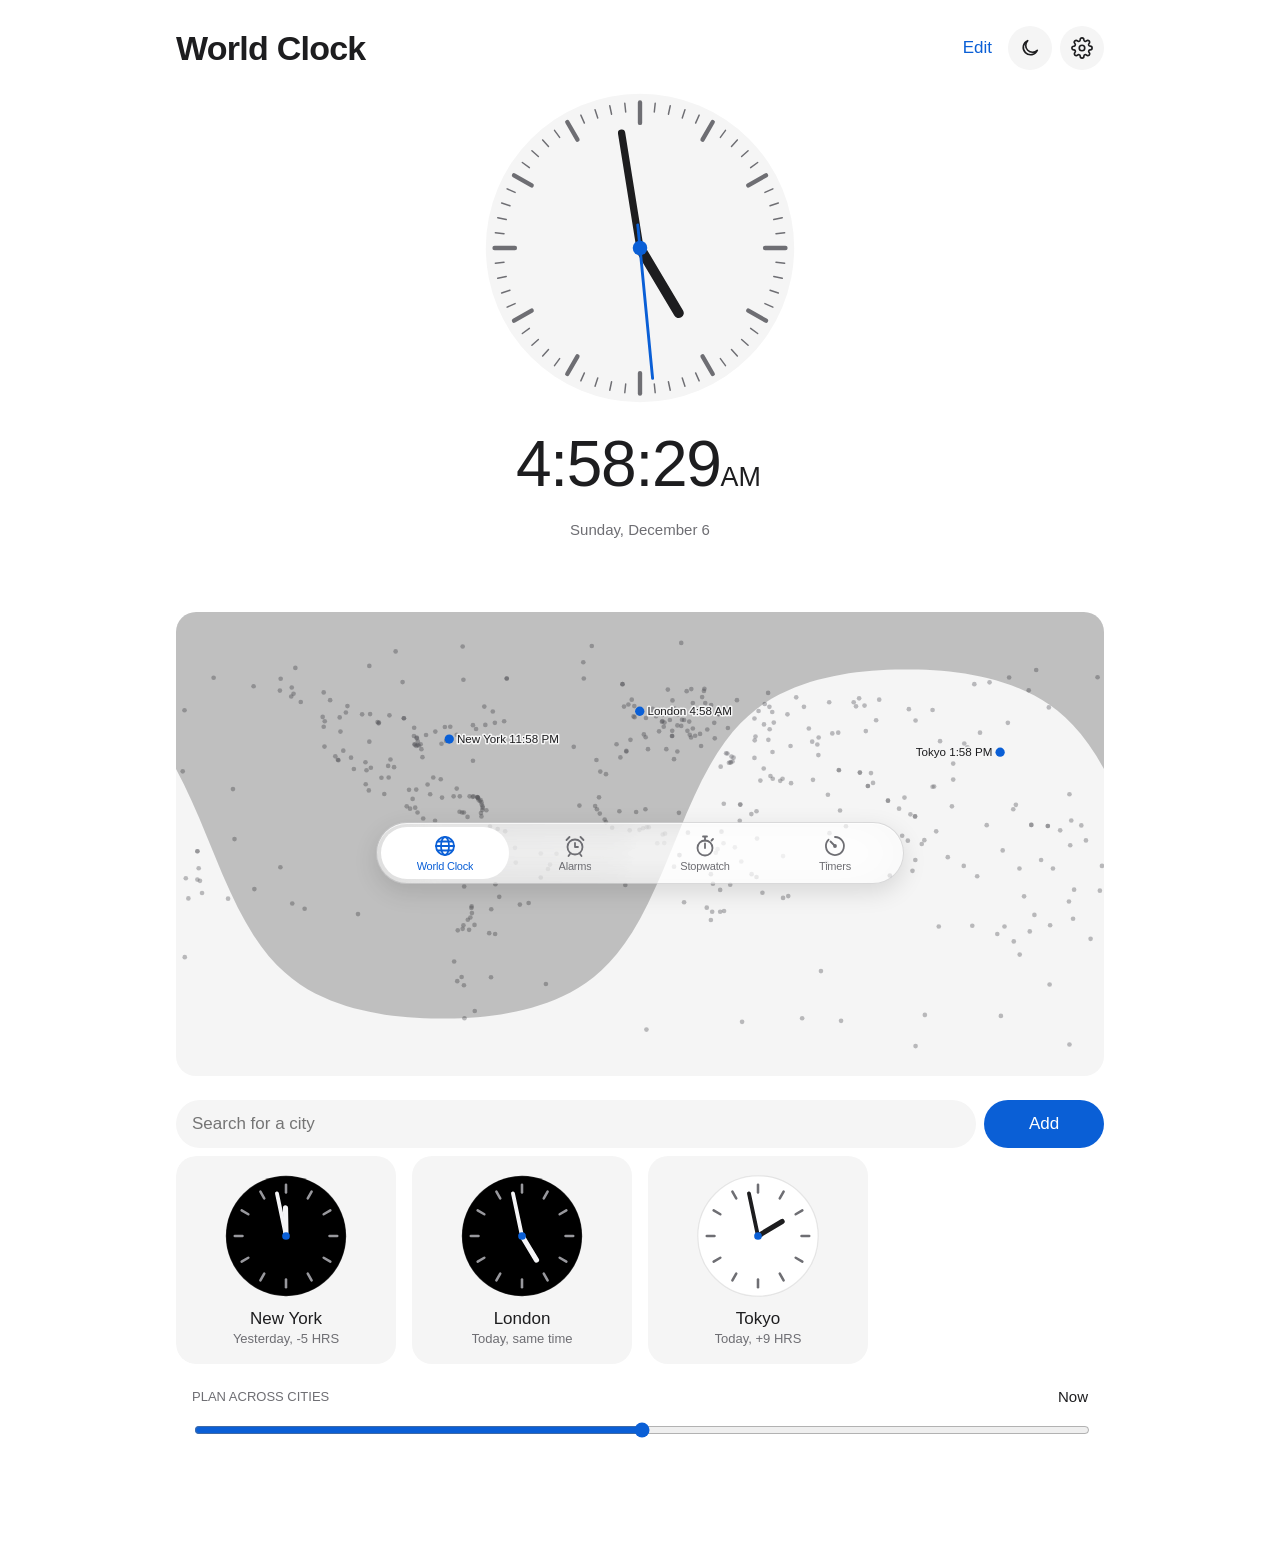
==== commit ee803465: "horula 21.8.0: wake up check An alarm's Wake Up Check, like Alarmy and Rise: after Stop it rings aga" ====
--- a/app.html
+++ b/app.html
@@ -125,6 +125,7 @@
     <div class="group" style="margin-top:var(--s4)">
       <div class="row"><label class="grow" for="aSnooze">Snooze</label><input type="checkbox" class="switch" id="aSnooze" checked></div>
       <div class="row"><label class="grow" for="aSnoozeMin">Snooze Length</label><select id="aSnoozeMin" class="inline"></select></div>
+      <div class="row"><label class="grow" for="aCheck">Wake Up Check</label><input type="checkbox" class="switch" id="aCheck"></div>
     </div>
     <button type="button" id="alarmSkip" style="width:100%;margin-bottom:var(--s2)">Skip Next Alarm</button>
     <button type="button" class="danger" id="alarmDelete" style="width:100%">Delete Alarm</button>
@@ -152,6 +153,7 @@
     <button class="go" id="ringSnooze">Snooze</button>
     <button id="ringRepeat">Repeat</button>
     <button class="stop" id="ringStop">Stop</button>
+    <button class="go" id="ringUp" hidden>I'm Up</button>
   </div>
 </div>
 
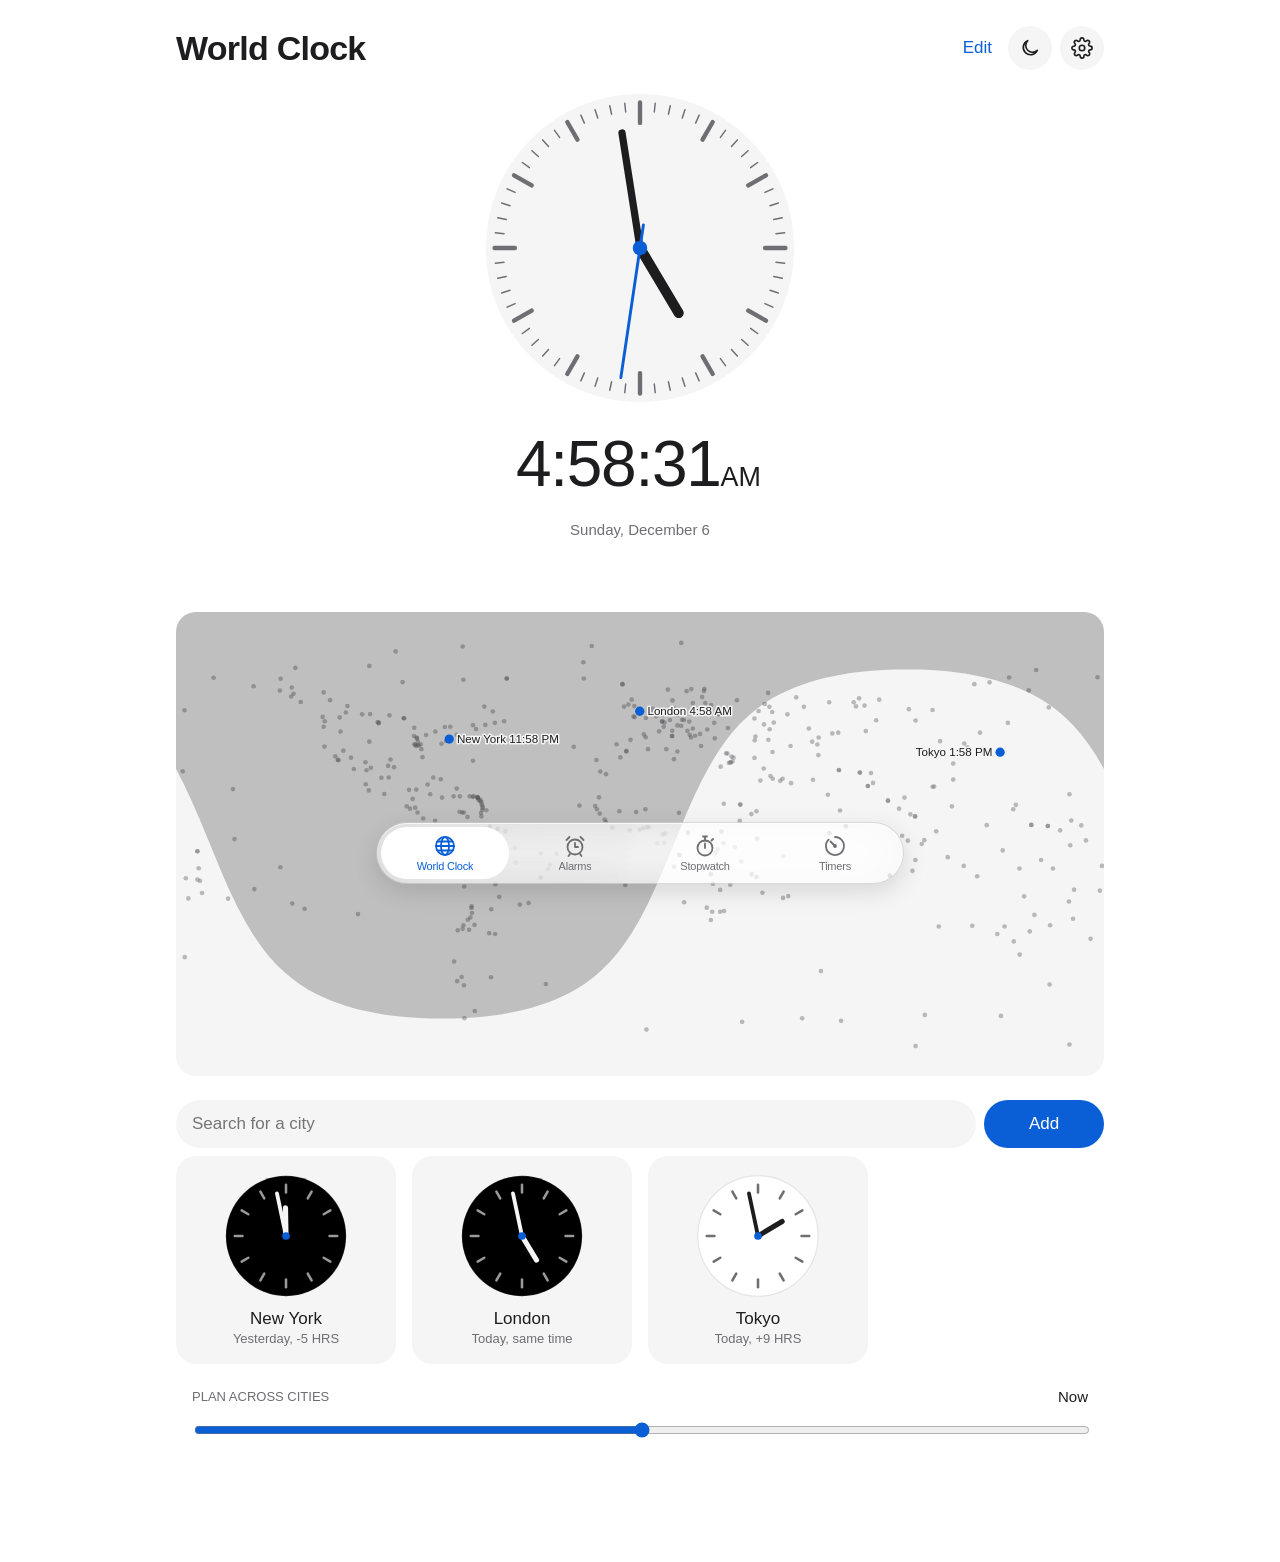
==== commit bbaeb032: "horula 21.9.0: routines Named timer steps run back to back, like Timer+: Warm up 5 min, Run 20 min, " ====
--- a/app.html
+++ b/app.html
@@ -93,12 +93,19 @@
       <label class="row"><span class="grow label">Intervals</span><input type="checkbox" class="switch" id="tmIv"></label>
       <label class="row iv" hidden><span class="grow label">Rest</span><select id="tmRest"></select></label>
       <label class="row iv" hidden><span class="grow label">Rounds</span><select id="tmRounds"></select></label>
-      <label class="row iv" hidden><span class="grow label">Speak</span><input type="checkbox" class="switch" id="tmSpeak"></label>
+      <label class="row"><span class="grow label">Speak</span><input type="checkbox" class="switch" id="tmSpeak"></label>
     </div>
     <div class="controls center"><button class="go" id="tmStart">Start</button></div>
     <div id="tmActiveWrap" hidden><h2>Running</h2><div class="group" id="tmActive"></div></div>
     <div id="tmPresetWrap" hidden><h2>Presets</h2><div class="group" id="tmPreset"></div></div>
     <div id="tmRecentWrap" hidden><h2>Recents</h2><div class="group" id="tmRecent"></div></div>
+    <h2>Routines</h2><div class="group" id="rtList" hidden></div>
+    <div class="group">
+      <label class="row"><span class="grow label">Name</span><input id="rtName" placeholder="Routine" maxlength="40"></label>
+      <div id="rtSteps"></div>
+      <div class="row"><span class="grow"></span><button class="icon" id="rtAdd">Add Step</button><button class="icon go" id="rtSave">Save</button></div>
+    </div>
+    <p class="foot">Set a time and label above, then add it as a step.</p>
     <h2>Countdowns</h2><div class="group" id="cdList" hidden></div>
     <div class="group">
       <label class="row"><span class="grow label">Label</span><input id="cdLabel" placeholder="Countdown" maxlength="40"></label>
--- a/style.css
+++ b/style.css
@@ -137,6 +137,7 @@
 .stack button { height: 32px; min-width: 80px; font-size: 13px; padding: 0 var(--s3); }
 .group button.icon:not(.go) { background: var(--bg3); }
 #world .form { margin-top: var(--s5); }
+p.foot { font-size: 13px; line-height: 18px; color: var(--text2); margin: var(--s2) var(--s4) 0; }   /* a group footer, like iOS */
 h2.sleep-h { display: flex; align-items: center; gap: var(--s2); }
 h2.sleep-h .bed { width: 20px; height: 20px; fill: none; stroke: currentColor; stroke-width: 1.8; stroke-linecap: round; stroke-linejoin: round; }
 button.pill { min-width: 0; height: 32px; padding: 0 var(--s4); font-size: 15px; font-weight: 600; background: var(--bg3); color: var(--accent); flex: none; }
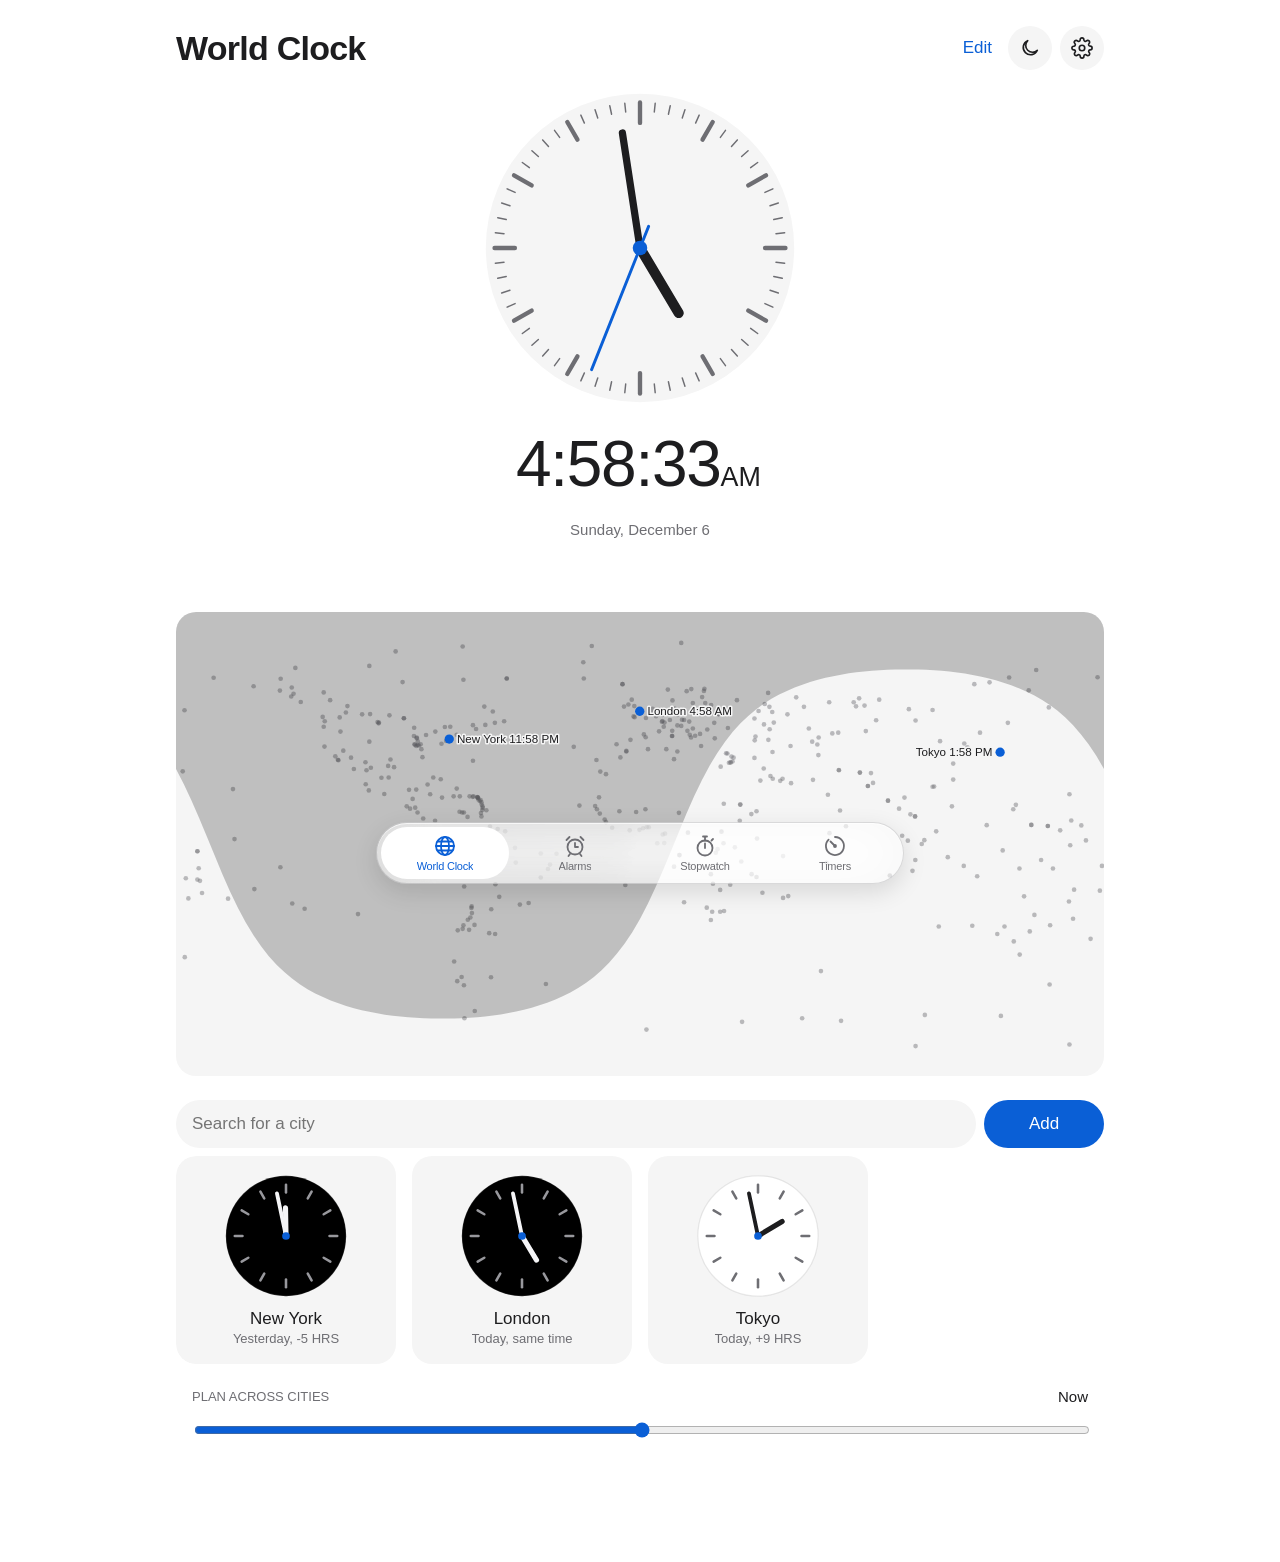
==== commit 86413c82: "horula 21.10.0: sleep sounds White, pink and brown noise made on the device, nothing bundled, with a" ====
--- a/app.html
+++ b/app.html
@@ -55,6 +55,12 @@
     <header><h1>Alarms</h1><span class="tools"><button class="link" id="alarmEdit">Edit</button><button class="tool" id="alarmNew" aria-label="Add alarm"><svg viewBox="0 0 24 24" aria-hidden="true"><path d="M12 5v14M5 12h14"/></svg></button></span></header>
     <h2 class="sleep-h"><svg class="bed" viewBox="0 0 24 24" aria-hidden="true"><path d="M3 18V6M3 14h18v4M21 14v-2a3 3 0 0 0-3-3h-7v5M6.5 11.5a1.5 1.5 0 1 0 0-.01"/></svg>Sleep | Wake Up</h2>
     <div class="group"><div class="row" id="sleepRow"></div></div>
+    <h2>Sleep Sounds</h2>
+    <div class="group">
+      <label class="row"><span class="grow label">Sound</span><select id="nzKind"><option value="white">White Noise</option><option value="pink">Pink Noise</option><option value="brown">Brown Noise</option></select></label>
+      <label class="row"><span class="grow label">Stop After</span><select id="nzFor"></select></label>
+      <div class="row"><span class="grow meta" id="nzLeft"></span><button class="icon go" id="nzPlay">Play</button></div>
+    </div>
     <h2>Other</h2>
     <div class="group" id="alarmList"></div>
     <p class="sub">Alarms ring while this page is open. Add it to your Home Screen to keep it handy.</p>
@@ -234,7 +240,7 @@
 <div class="toast" id="toast" hidden role="status"></div>
 
 <!-- The app scripts in order (async = false keeps it), the reader's language and city names first when not English. -->
-<script>[self.LANG_FILE && 'lang/' + LANG_FILE + '.js', self.LANG_FILE && 'cities/' + LANG_FILE + '.js', 'i18n.js', 'lib.js', 'coords.js', 'core.js', 'world.js', 'alarms.js', 'stopwatch.js', 'timers.js', 'app.js'].filter(Boolean)
+<script>[self.LANG_FILE && 'lang/' + LANG_FILE + '.js', self.LANG_FILE && 'cities/' + LANG_FILE + '.js', 'i18n.js', 'lib.js', 'coords.js', 'core.js', 'world.js', 'noise.js', 'alarms.js', 'stopwatch.js', 'timers.js', 'app.js'].filter(Boolean)
   .forEach(function (src) { var s = document.createElement('script'); s.src = src; s.async = false; document.body.appendChild(s); });</script>
 </body>
 </html>
--- a/style.css
+++ b/style.css
@@ -56,7 +56,7 @@
 #stopwatch .controls button, #tmStart { width: 84px; height: 84px; min-width: 0; padding: 0; border-radius: 50%; box-shadow: 0 0 0 2px var(--bg), 0 0 0 4px var(--bg2); }
 #stopwatch .controls .go, #tmStart { box-shadow: 0 0 0 2px var(--bg), 0 0 0 4px var(--go-bg); }
 #stopwatch .controls .stop { box-shadow: 0 0 0 2px var(--bg), 0 0 0 4px var(--stop-bg); }
-#langPick, #cityNick, #timer .row input:not(.switch), #timer .row select { flex: 0 1 55%; height: auto; padding: 0; background: none; color: var(--text2); text-align: right; text-align-last: right; }
+#langPick, #cityNick, #timer .row input:not(.switch), #timer .row select, #nzKind, #nzFor { flex: 0 1 55%; height: auto; padding: 0; background: none; color: var(--text2); text-align: right; text-align-last: right; }
 button.link { background: none; color: var(--accent); min-width: 0; padding: 0 var(--s2); }
 button.icon { min-width: 0; padding: 0 var(--s4); height: 32px; font-size: 15px; }
 button:disabled { opacity: .4; cursor: default; }
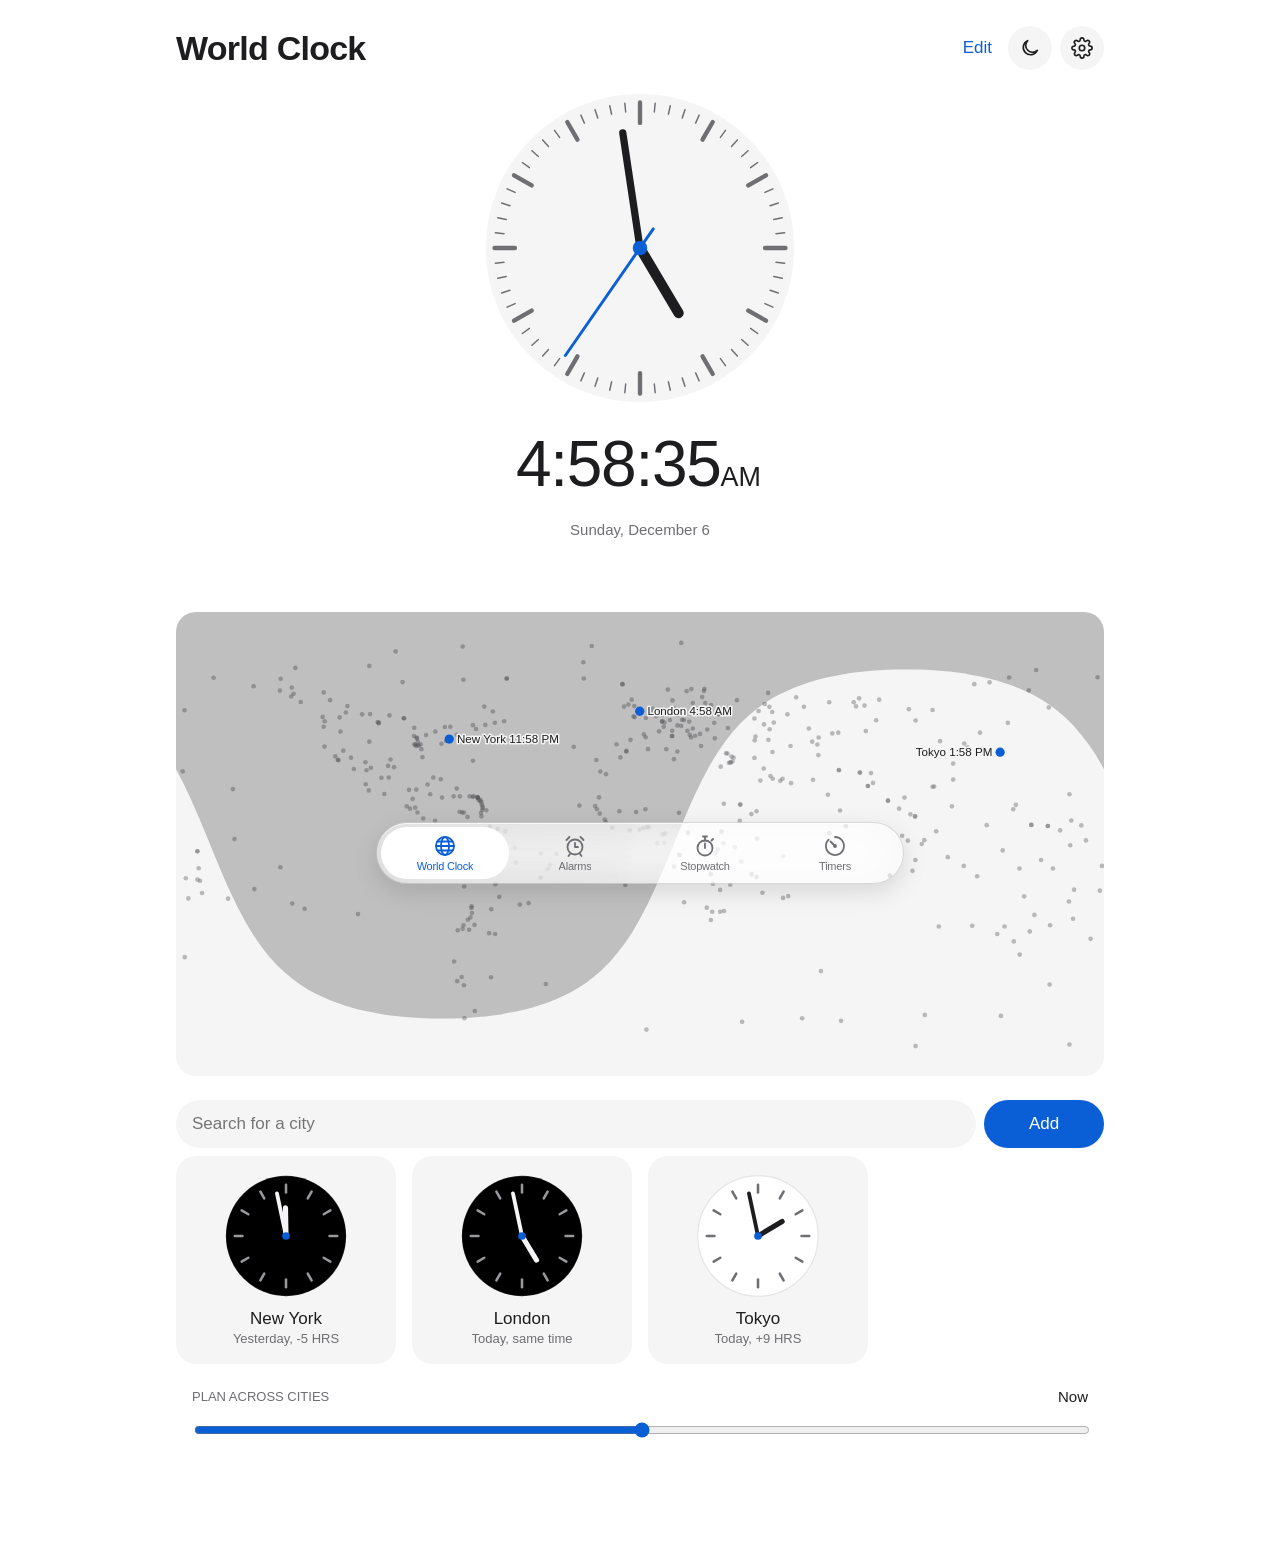
==== commit 90cded9d: "horula 21.11.0: alarm missions Solve to Stop, like Alarmy: on the web Stop opens three sums and the " ====
--- a/app.html
+++ b/app.html
@@ -139,6 +139,7 @@
       <div class="row"><label class="grow" for="aSnooze">Snooze</label><input type="checkbox" class="switch" id="aSnooze" checked></div>
       <div class="row"><label class="grow" for="aSnoozeMin">Snooze Length</label><select id="aSnoozeMin" class="inline"></select></div>
       <div class="row"><label class="grow" for="aCheck">Wake Up Check</label><input type="checkbox" class="switch" id="aCheck"></div>
+      <div class="row"><label class="grow" for="aMission">Solve to Stop</label><input type="checkbox" class="switch" id="aMission"></div>
     </div>
     <button type="button" id="alarmSkip" style="width:100%;margin-bottom:var(--s2)">Skip Next Alarm</button>
     <button type="button" class="danger" id="alarmDelete" style="width:100%">Delete Alarm</button>
@@ -167,6 +168,11 @@
     <button id="ringRepeat">Repeat</button>
     <button class="stop" id="ringStop">Stop</button>
     <button class="go" id="ringUp" hidden>I'm Up</button>
+  </div>
+  <div class="controls" id="ringMath" hidden>
+    <label class="what" for="ringA" id="ringQ"></label>
+    <input id="ringA" inputmode="numeric" autocomplete="off" aria-describedby="ringLeft">
+    <div class="what" id="ringLeft"></div>
   </div>
 </div>
 
@@ -240,7 +246,7 @@
 <div class="toast" id="toast" hidden role="status"></div>
 
 <!-- The app scripts in order (async = false keeps it), the reader's language and city names first when not English. -->
-<script>[self.LANG_FILE && 'lang/' + LANG_FILE + '.js', self.LANG_FILE && 'cities/' + LANG_FILE + '.js', 'i18n.js', 'lib.js', 'coords.js', 'core.js', 'world.js', 'noise.js', 'alarms.js', 'stopwatch.js', 'timers.js', 'app.js'].filter(Boolean)
+<script>[self.LANG_FILE && 'lang/' + LANG_FILE + '.js', self.LANG_FILE && 'cities/' + LANG_FILE + '.js', 'i18n.js', 'lib.js', 'coords.js', 'core.js', 'world.js', 'wake.js', 'alarms.js', 'stopwatch.js', 'timers.js', 'app.js'].filter(Boolean)
   .forEach(function (src) { var s = document.createElement('script'); s.src = src; s.async = false; document.body.appendChild(s); });</script>
 </body>
 </html>
--- a/style.css
+++ b/style.css
@@ -95,6 +95,8 @@
 .full .what { font-size: 22px; line-height: 28px; color: var(--text2); }
 .full .controls { width: min(100%, 360px); flex-direction: column; }
 .full .controls button { width: 100%; }
+#ringA { text-align: center; font-size: 34px; height: 64px; }
+.full #ringQ { font-size: 34px; line-height: 40px; color: var(--text); }   /* the sum is the task, read half asleep */
 #stand { background: #000; color: #fff; cursor: pointer; user-select: none; }
 #stand .when { font-size: min(30vw, 50vh); font-weight: 200; }
 #stand .what { color: #98989d; font-size: 17px; white-space: nowrap; }
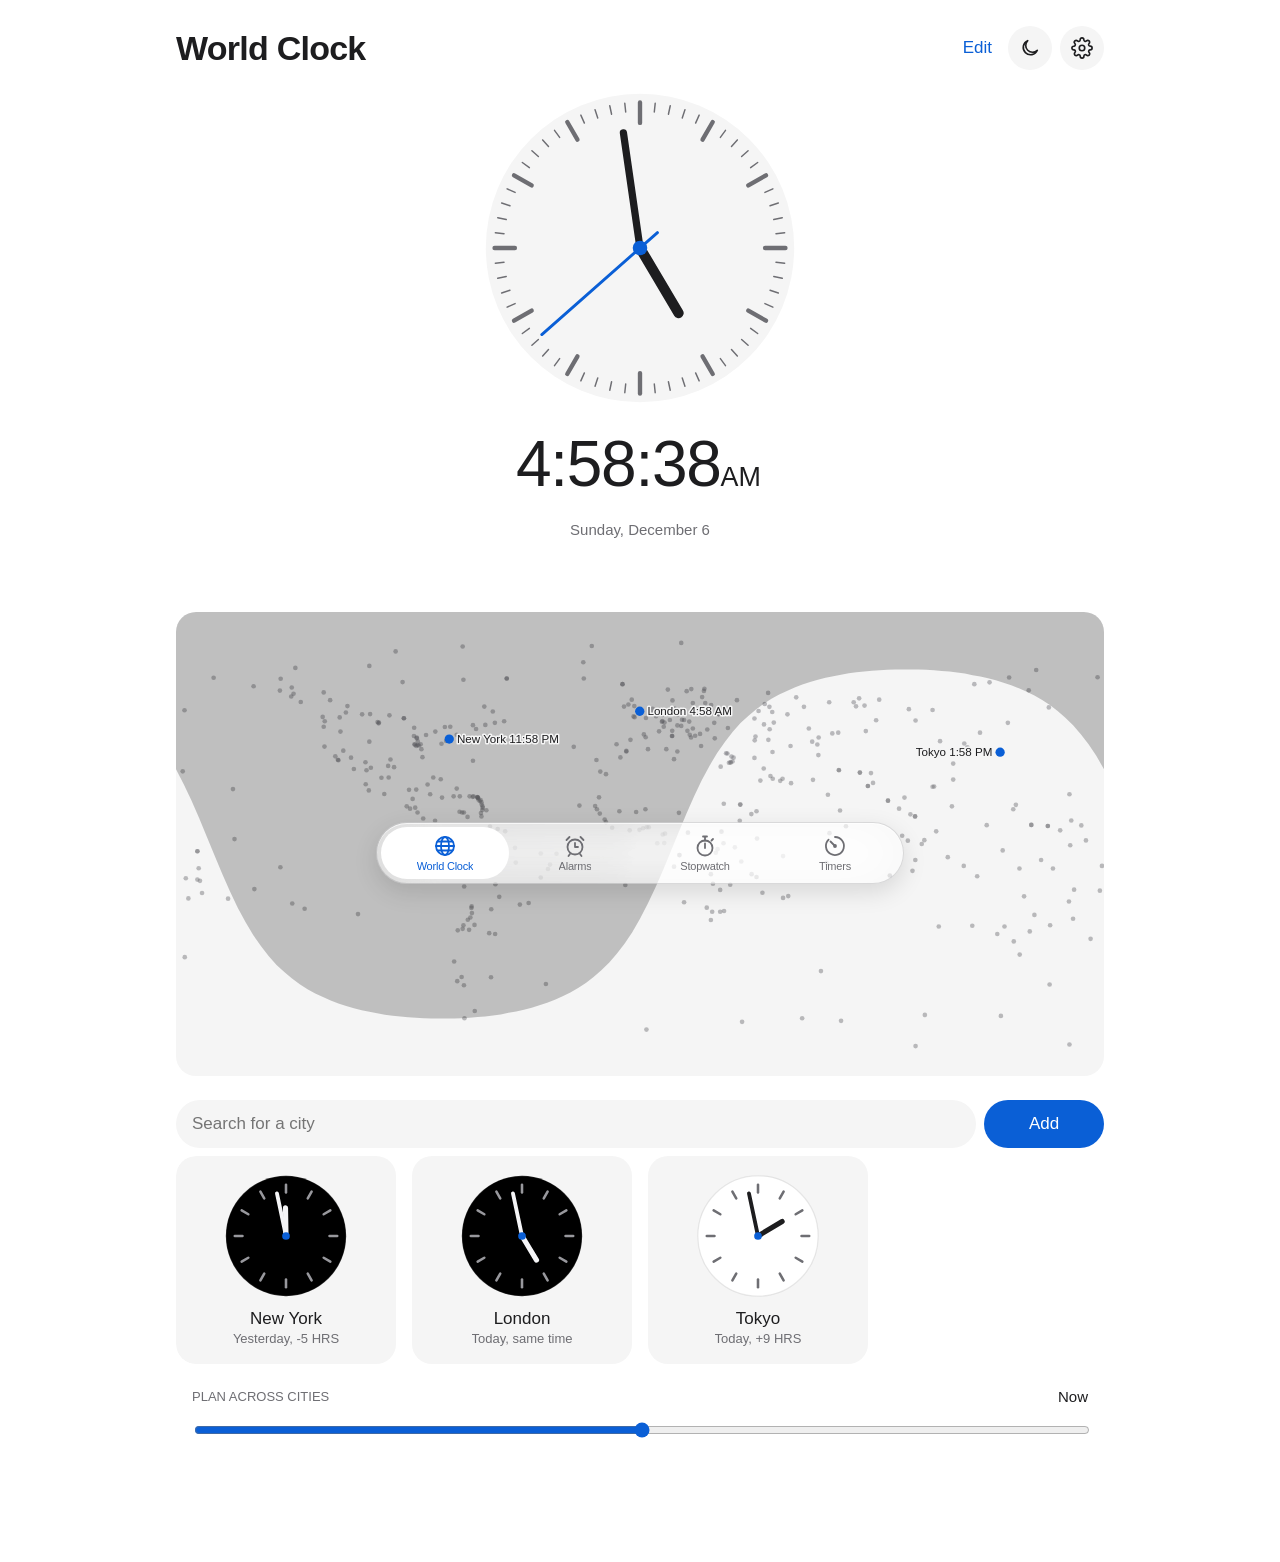
==== commit 88a4e63a: "horula 22.2.0: rain sleep sound Co-Authored-By: Claude Opus 5.5 <noreply@anthropic.com> Claude-Sessi" ====
--- a/app.html
+++ b/app.html
@@ -57,7 +57,7 @@
     <div class="group"><div class="row" id="sleepRow"></div></div>
     <h2>Sleep Sounds</h2>
     <div class="group">
-      <label class="row"><span class="grow label">Sound</span><select id="nzKind"><option value="white">White Noise</option><option value="pink">Pink Noise</option><option value="brown">Brown Noise</option></select></label>
+      <label class="row"><span class="grow label">Sound</span><select id="nzKind"><option value="white">White Noise</option><option value="pink">Pink Noise</option><option value="brown">Brown Noise</option><option value="rain">Rain</option></select></label>
       <label class="row"><span class="grow label">Stop After</span><select id="nzFor"></select></label>
       <div class="row"><span class="grow meta" id="nzLeft"></span><button class="icon go" id="nzPlay">Play</button></div>
     </div>
--- a/style.css
+++ b/style.css
@@ -34,7 +34,7 @@
 .face text { fill: var(--text); font: 300 14px var(--font); text-anchor: middle; dominant-baseline: central; }
 .group { background: var(--bg2); border-radius: var(--r-group); margin: var(--s2) 0 var(--s4); overflow: hidden; }
 .row { display: flex; align-items: center; gap: var(--s3); min-height: var(--s7); padding: var(--s3) var(--s4); }
-.row + .row { border-top: .5px solid var(--border); }
+.row + .row, #rtSteps .row, #rtSteps + .row { border-top: .5px solid var(--border); }   /* the steps wrapper sits between rows */
 button.rowbtn { display: block; height: auto; min-width: 0; padding: 0; border-radius: 12px; background: none; color: inherit; text-align: start; font-size: inherit; }
 .row .grow { flex: 1; min-width: 0; }
 .row .label { font-size: 17px; line-height: 22px; white-space: nowrap; overflow: hidden; text-overflow: ellipsis; }
@@ -58,6 +58,7 @@
 #stopwatch .controls .stop { box-shadow: 0 0 0 2px var(--bg), 0 0 0 4px var(--stop-bg); }
 #langPick, #cityNick, #timer .row input:not(.switch), #timer .row select, #nzKind, #nzFor { flex: 0 1 55%; height: auto; padding: 0; background: none; color: var(--text2); text-align: right; text-align-last: right; }
 button.link { background: none; color: var(--accent); min-width: 0; padding: 0 var(--s2); }
+header button.link { height: 44px; }   /* one height with the round tools beside it */
 button.icon { min-width: 0; padding: 0 var(--s4); height: 32px; font-size: 15px; }
 button:disabled { opacity: .4; cursor: default; }
 input, select { padding: 0 var(--s4); background: var(--bg2); color: var(--text); min-width: 0; width: 100%; }
@@ -125,9 +126,9 @@
 .standbar .seg { display: flex; gap: 2px; padding: 2px; border-radius: var(--r-pill); background: #1c1c1e; }
 .standbar .seg button { min-width: 0; height: 36px; padding: 0 var(--s3); font-size: 15px; background: none; color: #98989d; }
 .standbar .seg button[aria-checked="true"] { background: #3a3a3c; color: #fff; }
-.standbar .chime { min-width: 0; height: 36px; padding: 0 var(--s4); font-size: 15px; background: #1c1c1e; color: #98989d; }
+.standbar .chime { min-width: 0; height: 40px; padding: 0 var(--s4); font-size: 15px; background: #1c1c1e; color: #98989d; }
 .standbar .chime[aria-pressed="true"] { background: #3a3a3c; color: #fff; }
-.standbar input { width: 140px; height: 36px; accent-color: #98989d; background: none; }
+.standbar input[type="range"] { width: 140px; height: 40px; margin: 0; accent-color: #98989d; background: none; }
 #stand.night .what { color: #8a1f1a; }
 /* timers */
 .ring { flex: none; width: 56px; height: 56px; transform: rotate(-90deg); }
